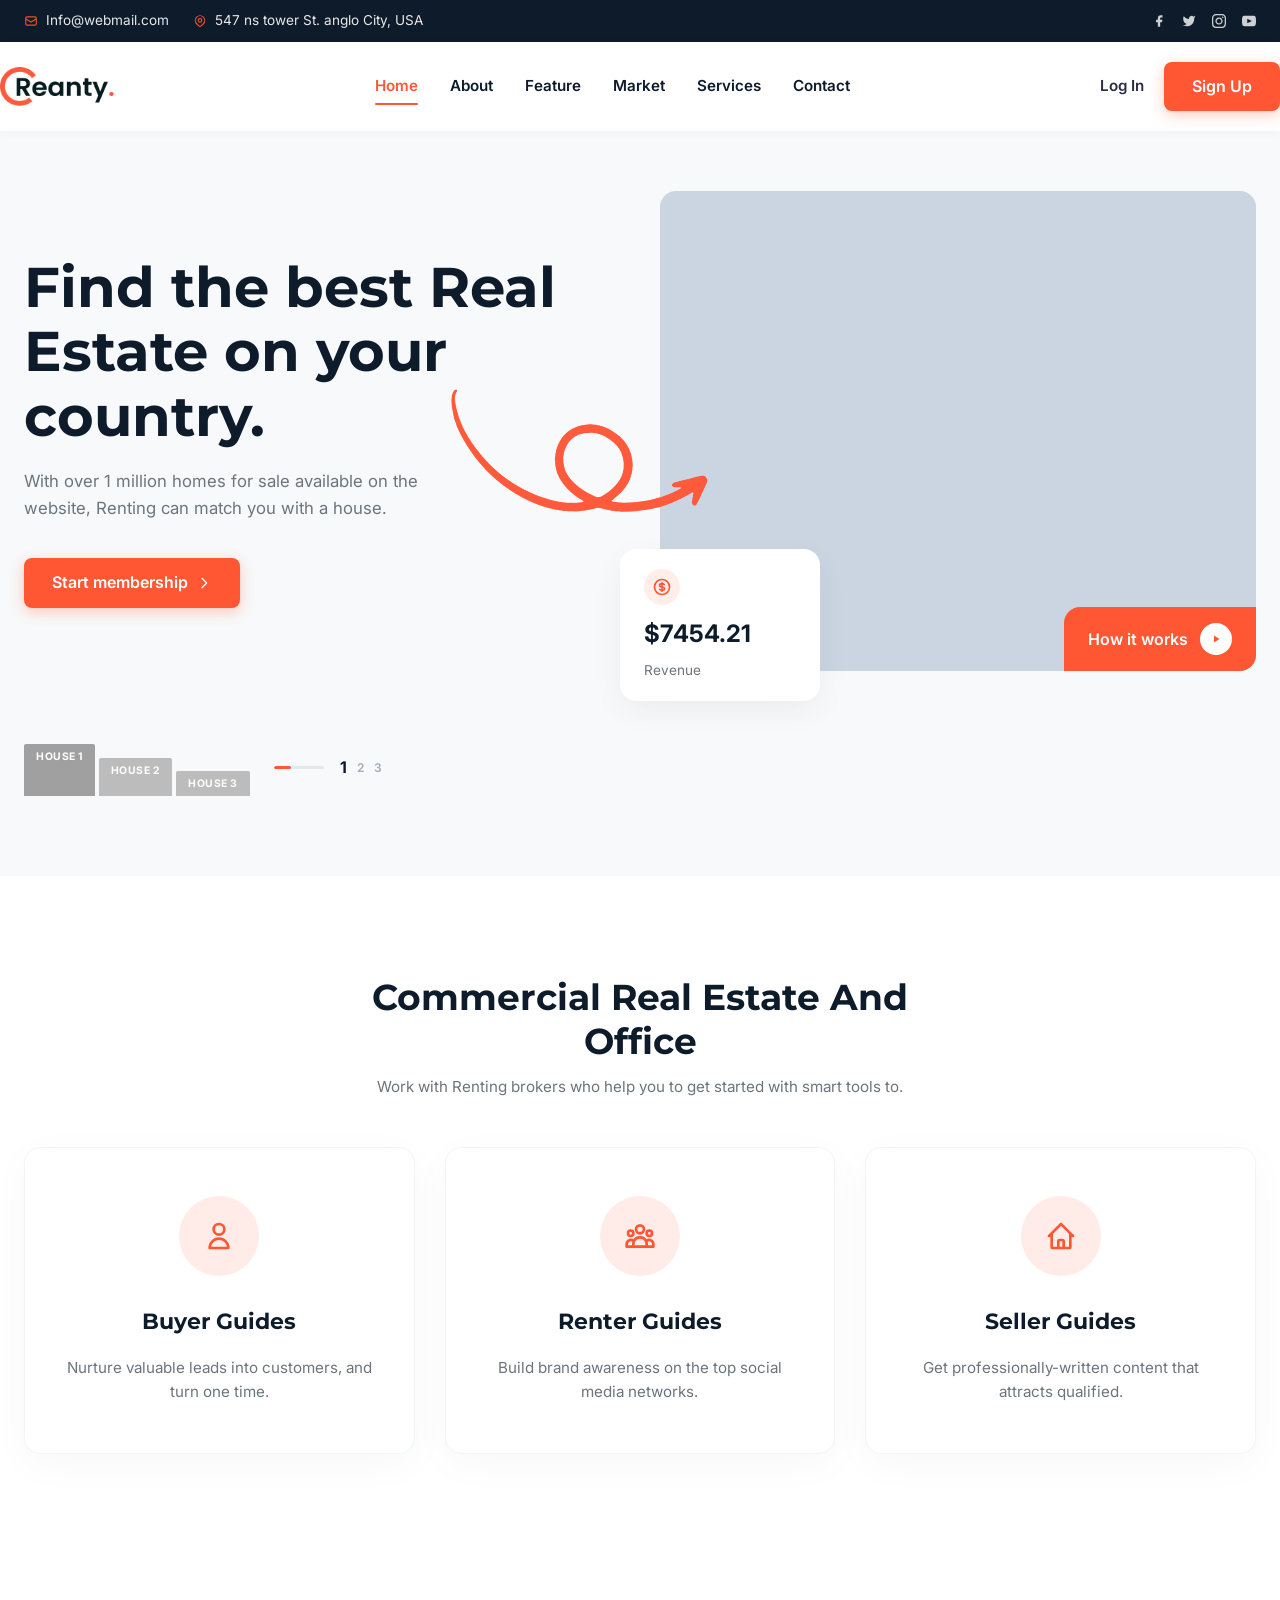
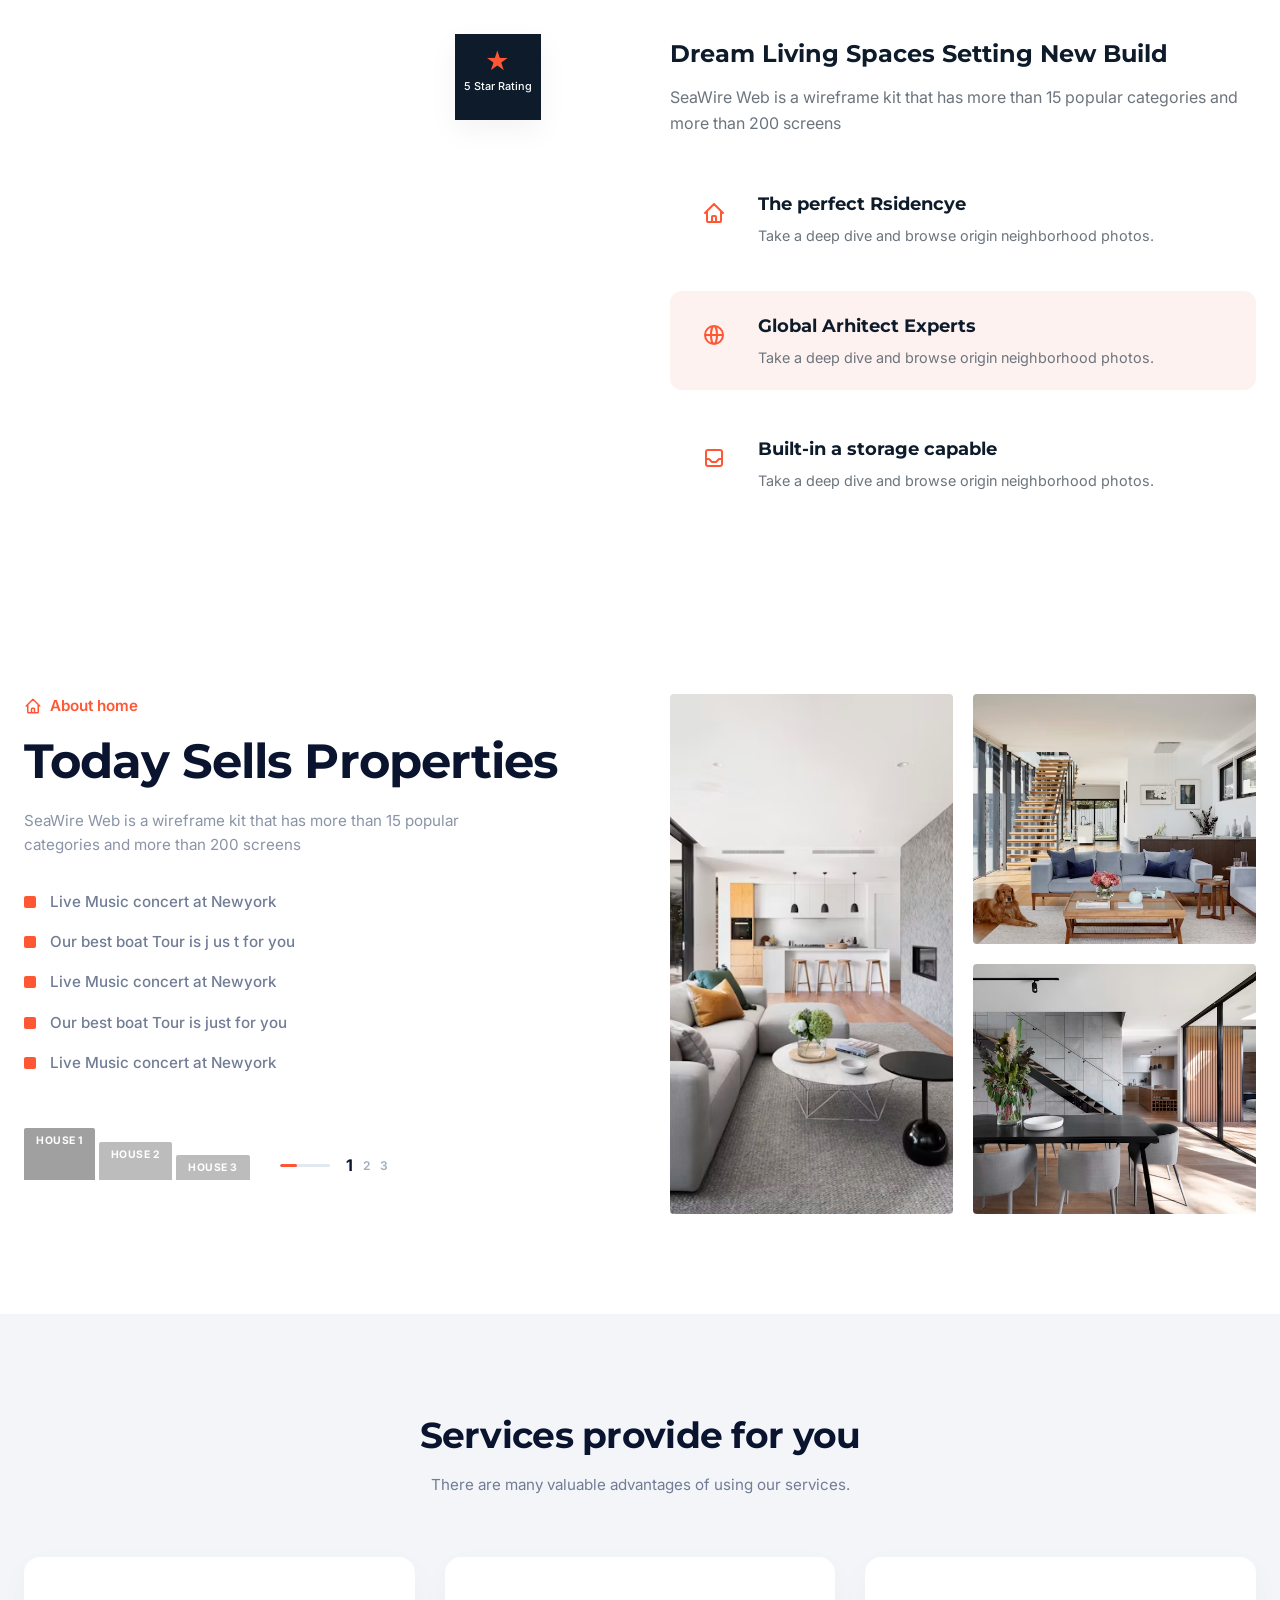
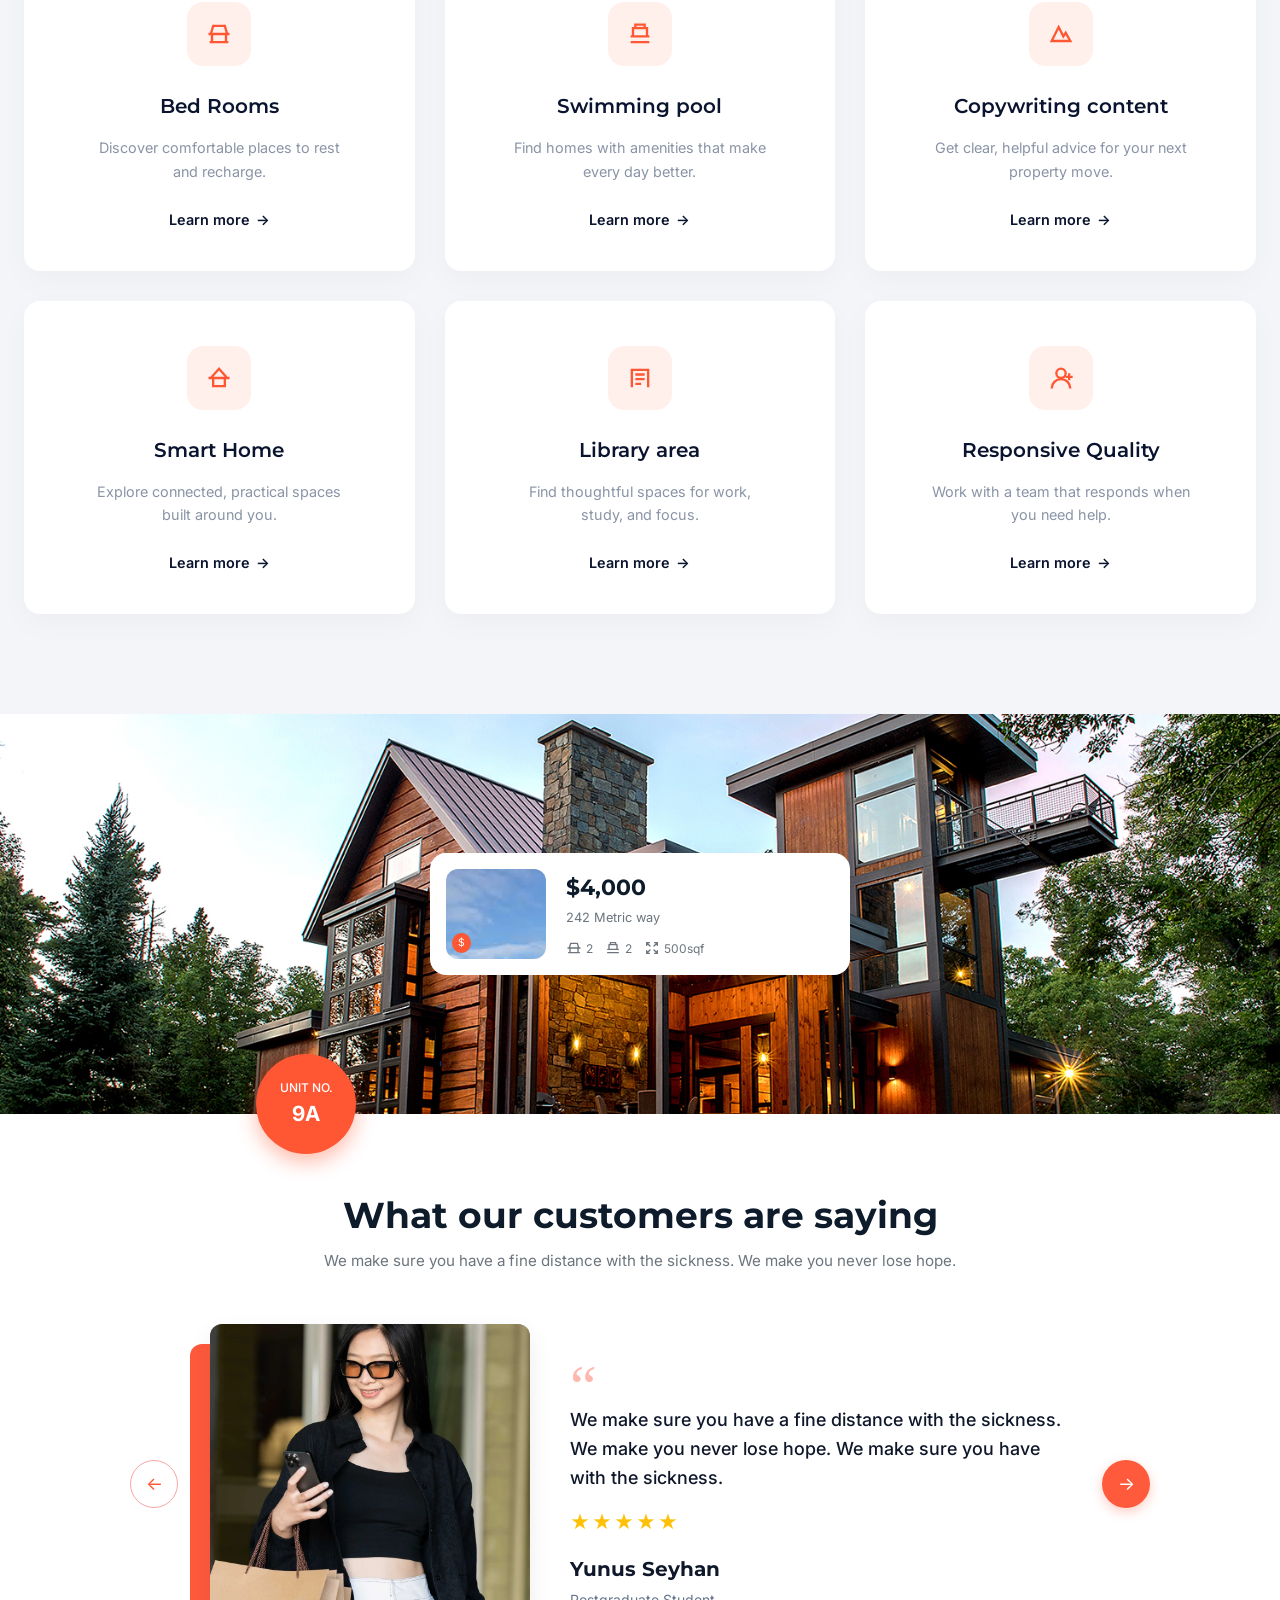
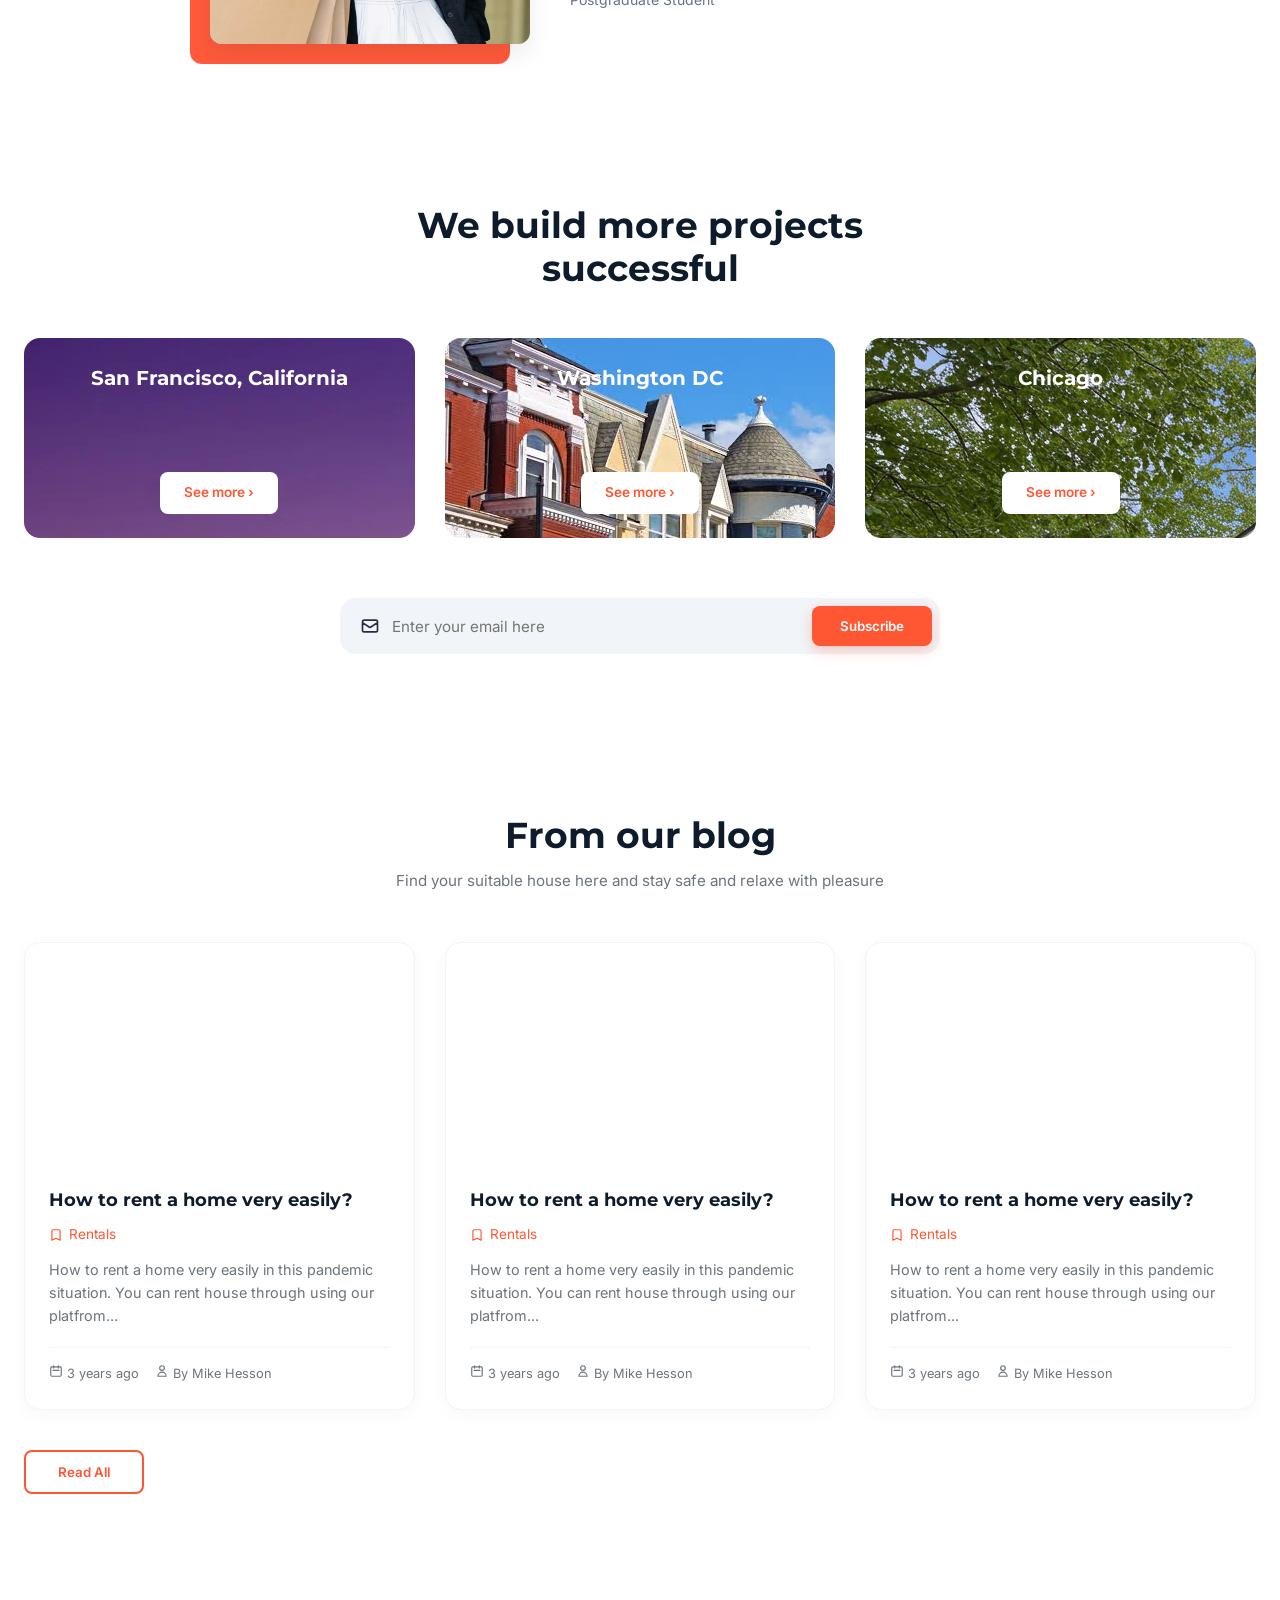
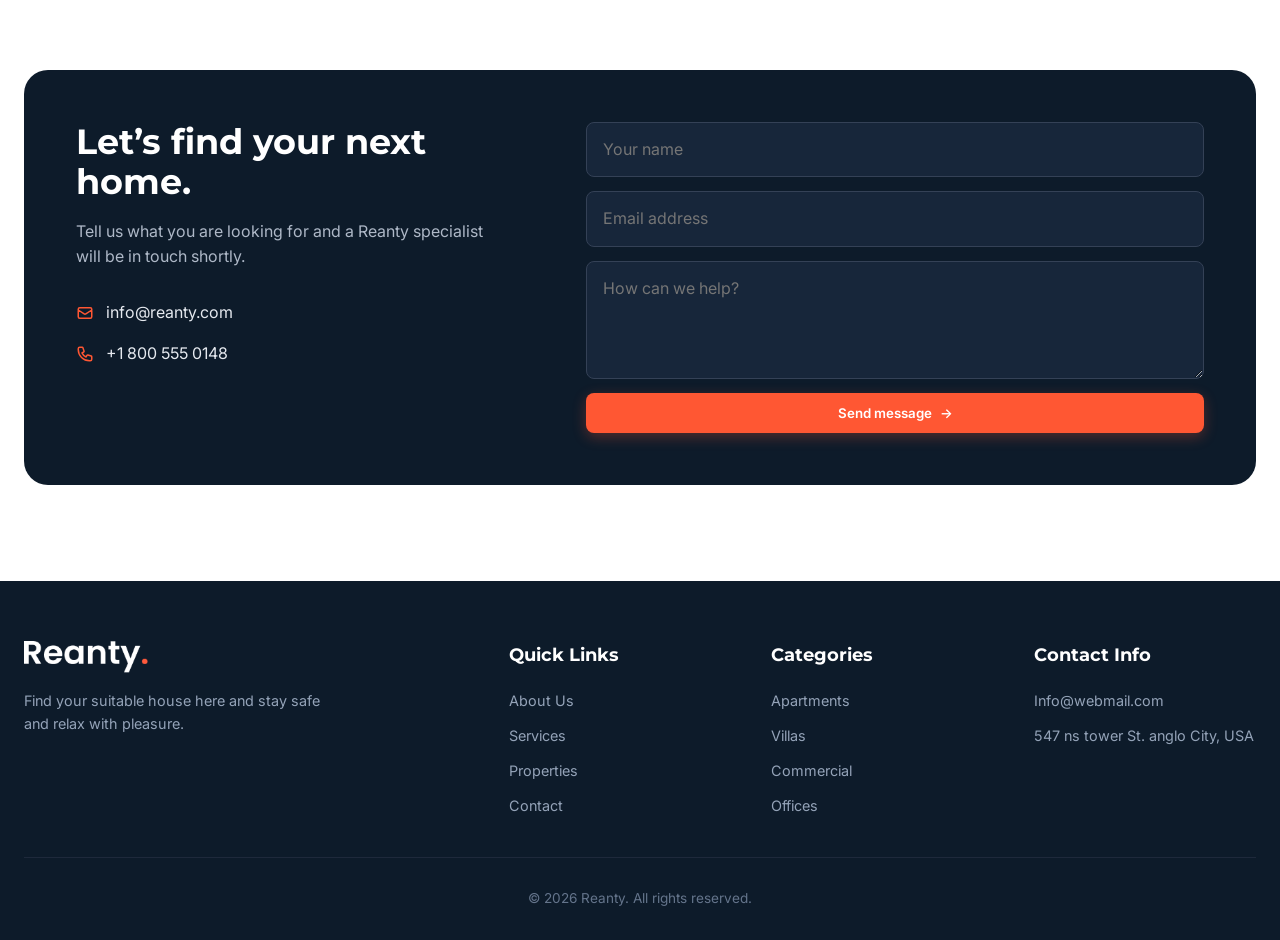
==== reanty_landing_page.html @ bafe75c1 "Redesign landing page sections and responsiveness Revamps the real-estate landing page UI with new v" ====
<!DOCTYPE html>
<html lang="en">
<head>
    <meta charset="UTF-8">
    <meta name="viewport" content="width=device-width, initial-scale=1.0">
    <title>Reanty - Find the Best Real Estate</title>
    <!-- Google Fonts: Montserrat & Inter -->
    <link rel="preconnect" href="https://fonts.googleapis.com">
    <link rel="preconnect" href="https://fonts.gstatic.com" crossorigin>
    <link href="https://fonts.googleapis.com/css2?family=Montserrat:wght@400;500;600;700;800&family=Inter:wght@300;400;500;600&display=swap" rel="stylesheet">
    <link rel="stylesheet" href="css/style.css">
</head>
<body>

    <aside class="top-bar site-topbar" aria-label="Contact information">
        <div class="container site-topbar__container">
            <div class="top-info site-topbar__info">
                <div class="top-info-item site-topbar__item">
                    <svg width="14" height="14" fill="none" stroke="currentColor" viewBox="0 0 24 24"><path stroke-linecap="round" stroke-linejoin="round" stroke-width="2" d="M3 8l7.89 5.26a2 2 0 002.22 0L21 8M5 19h14a2 2 0 002-2V7a2 2 0 00-2-2H5a2 2 0 00-2 2v10a2 2 0 002 2z"/></svg>
                    Info@webmail.com
                </div>
                <div class="top-info-item site-topbar__item">
                    <svg width="14" height="14" fill="none" stroke="currentColor" viewBox="0 0 24 24"><path stroke-linecap="round" stroke-linejoin="round" stroke-width="2" d="M17.657 16.657L13.414 20.9a1.998 1.998 0 01-2.827 0l-4.244-4.243a8 8 0 1111.314 0z"/><path stroke-linecap="round" stroke-linejoin="round" stroke-width="2" d="M15 11a3 3 0 11-6 0 3 3 0 016 0z"/></svg>
                    547 ns tower St. anglo City, USA
                </div>
            </div>
            <div class="top-socials site-topbar__socials" aria-label="Social media links">
                <a href="#"><svg width="14" height="14" fill="currentColor" viewBox="0 0 24 24"><path d="M18 2h-3a5 5 0 00-5 5v3H7v4h3v8h4v-8h3l1-4h-4V7a1 1 0 011-1h3z"/></svg></a>
                <a href="#"><svg width="14" height="14" fill="currentColor" viewBox="0 0 24 24"><path d="M23 3a10.9 10.9 0 01-3.14 1.53 4.48 4.48 0 00-7.86 3v1A10.66 10.66 0 013 4s-4 9 5 13a11.64 11.64 0 01-7 2c9 5 20 0 20-11.5a4.5 4.5 0 00-.08-.83A7.72 7.72 0 0023 3z"/></svg></a>
                <a href="#"><svg width="14" height="14" fill="currentColor" viewBox="0 0 24 24"><path d="M12 2.163c3.204 0 3.584.012 4.85.07 3.252.148 4.771 1.691 4.919 4.919.058 1.265.069 1.645.069 4.849 0 3.205-.012 3.584-.069 4.849-.149 3.225-1.664 4.771-4.919 4.919-1.266.058-1.644.07-4.85.07-3.204 0-3.584-.012-4.849-.07-3.26-.149-4.771-1.699-4.919-4.92-.058-1.265-.07-1.644-.07-4.849 0-3.204.013-3.583.07-4.849.149-3.227 1.664-4.771 4.919-4.919 1.266-.057 1.645-.069 4.849-.069zm0-2.163c-3.259 0-3.667.014-4.947.072-4.358.2-6.78 2.618-6.98 6.98-.059 1.281-.073 1.689-.073 4.948 0 3.259.014 3.668.072 4.948.2 4.358 2.618 6.78 6.98 6.98 1.281.058 1.689.072 4.948.072 3.259 0 3.668-.014 4.948-.072 4.354-.2 6.782-2.618 6.979-6.98.059-1.28.073-1.689.073-4.948 0-3.259-.014-3.667-.072-4.947-.196-4.354-2.617-6.78-6.979-6.98-1.281-.059-1.69-.073-4.949-.073zm0 5.838c-3.403 0-6.162 2.759-6.162 6.162s2.759 6.163 6.162 6.163 6.162-2.759 6.162-6.163c0-3.403-2.759-6.162-6.162-6.162zm0 10.162c-2.209 0-4-1.79-4-4 0-2.209 1.791-4 4-4s4 1.791 4 4c0 2.21-1.791 4-4 4zm6.406-11.845c-.796 0-1.441.645-1.441 1.44s.645 1.44 1.441 1.44c.795 0 1.439-.645 1.439-1.44s-.644-1.44-1.439-1.44z"/></svg></a>
                <a href="#"><svg width="14" height="14" fill="currentColor" viewBox="0 0 24 24"><path d="M19.615 3.184c-3.604-.246-11.631-.245-15.23 0-3.897.266-4.356 2.62-4.385 8.816.029 6.185.484 8.549 4.385 8.816 3.6.245 11.626.246 15.23 0 3.897-.266 4.356-2.62 4.385-8.816-.029-6.185-.484-8.549-4.385-8.816zm-10.615 12.816v-8l8 3.993-8 4.007z"/></svg></a>
            </div>
        </div>
    </aside>

    <header class="site-header">
        <div class="container navbar site-header__inner">
            <a href="#" class="logo site-header__logo" aria-label="Reanty home">
                <img src="assets/images/reanty-logo.png" alt="Reanty">
            </a>
            <nav class="nav-links site-header__navigation" aria-label="Primary navigation">
                <a href="#" class="active">Home</a>
                <a href="#">About</a>
                <a href="#">Feature</a>
                <a href="#">Market</a>
                <a href="#">Services</a>
                <a href="#">Contact</a>
            </nav>
            <div class="nav-actions site-header__actions">
                <a href="#" class="btn-login">Log In</a>
                <a href="#" class="btn-primary">Sign Up</a>
            </div>
            <button class="mobile-toggle site-header__toggle" type="button" aria-label="Open navigation">
                <svg width="24" height="24" fill="none" stroke="currentColor" viewBox="0 0 24 24"><path stroke-linecap="round" stroke-linejoin="round" stroke-width="2" d="M4 6h16M4 12h16M4 18h16"/></svg>
            </button>
        </div>
    </header>

    <main>
    <!-- Find the best Real Estate on your country -->
    <section class="hero hero-section" aria-labelledby="hero-title">
        <div class="container">
            <div class="hero-grid hero-section__layout">
                <div class="hero-content hero-section__content">
                    <h1 id="hero-title">Find the best Real Estate on your country.</h1>
                    <p>With over 1 million homes for sale available on the website, Renting can match you with a house.</p>
                    <a href="#" class="btn-primary">
                        Start membership
                        <svg width="16" height="16" fill="none" stroke="currentColor" viewBox="0 0 24 24"><path stroke-linecap="round" stroke-linejoin="round" stroke-width="2" d="M9 5l7 7-7 7"/></svg>
                    </a>
                </div>
                <img class="hero-curve-arrow" src="assets/images/hero-curve-arrow.png" alt="" aria-hidden="true">
                <div class="hero-visual hero-section__visual" aria-label="Featured property preview">
                    <div class="hero-img-placeholder">
                    </div>

                    <!-- Revenue Floating Card -->
                    <aside class="revenue-card hero-section__revenue" aria-label="Revenue">
                        <div class="revenue-icon">
                            <svg width="20" height="20" fill="none" stroke="currentColor" viewBox="0 0 24 24"><path stroke-linecap="round" stroke-linejoin="round" stroke-width="2" d="M12 8c-1.657 0-3 .895-3 2s1.343 2 3 2 3 .895 3 2-1.343 2-3 2m0-8c1.11 0 2.08.402 2.599 1M12 8V7m0 1v8m0 0v1m0-1c-1.11 0-2.08-.402-2.599-1M21 12a9 9 0 11-18 0 9 9 0 0118 0z"/></svg>
                        </div>
                        <div class="revenue-amount">$7454.21</div>
                        <div class="revenue-label">Revenue</div>
                    </aside>

                    <a href="#contact" class="how-it-works-btn hero-section__video">
                        <span>How it works</span>
                        <div class="play-btn">
                            <svg width="12" height="12" fill="currentColor" viewBox="0 0 24 24"><path d="M8 5v14l11-7z"/></svg>
                        </div>
                    </a>
                </div>
            </div>
            <!-- Hero Slider Controls -->
            <div class="hero-slider-nav hero-section__controls" aria-label="Featured house selector">
                <div class="house-slider-wrapper">
                    <div class="house-steps hero-house-steps">
                        <button type="button" class="house-step active" data-slide="0">HOUSE 1</button>
                        <button type="button" class="house-step" data-slide="1">HOUSE 2</button>
                        <button type="button" class="house-step" data-slide="2">HOUSE 3</button>
                    </div>
                    <div class="slider-progress-nav">
                        <div class="progress-bar" id="heroProgressBar">
                            <div class="progress-fill" id="heroProgressFill"></div>
                        </div>
                        <div class="step-indicators hero-step-indicators">
                            <span class="num active" data-slide="0">1</span>
                            <span class="num" data-slide="1">2</span>
                            <span class="num" data-slide="2">3</span>
                        </div>
                    </div>
                </div>
            </div>
        </div>
    </section>
    
    <!-- Commercial Real Estate And Office -->
    <section class="guides-section guides" aria-labelledby="guides-title">
        <div class="container">
            <div class="section-title">
                <h2 id="guides-title">Commercial Real Estate And Office</h2>
                <p>Work with Renting brokers who help you to get started with smart tools to.</p>
            </div>
            <div class="guides-grid guides__list">
                <article class="guide-card guides__card">
                    <div class="guide-icon-box">
                        <svg width="32" height="32" fill="none" stroke="currentColor" viewBox="0 0 24 24"><path stroke-linecap="round" stroke-linejoin="round" stroke-width="2" d="M16 7a4 4 0 11-8 0 4 4 0 018 0zM12 14a7 7 0 00-7 7h14a7 7 0 00-7-7z"/></svg>
                    </div>
                    <h3>Buyer Guides</h3>
                    <p>Nurture valuable leads into customers, and turn one time.</p>
                </article>
                <article class="guide-card guides__card">
                    <div class="guide-icon-box">
                        <svg width="32" height="32" fill="none" stroke="currentColor" viewBox="0 0 24 24"><path stroke-linecap="round" stroke-linejoin="round" stroke-width="2" d="M17 20h5v-2a3 3 0 00-5.356-1.857M17 20H7m10 0v-2c0-.656-.126-1.283-.356-1.857M7 20H2v-2a3 3 0 015.356-1.857M7 20v-2c0-.656.126-1.283.356-1.857m0 0a5.002 5.002 0 019.288 0M15 7a3 3 0 11-6 0 3 3 0 016 0zm6 3a2 2 0 11-4 0 2 2 0 014 0zM7 10a2 2 0 11-4 0 2 2 0 014 0z"/></svg>
                    </div>
                    <h3>Renter Guides</h3>
                    <p>Build brand awareness on the top social media networks.</p>
                </article>
                <article class="guide-card guides__card">
                    <div class="guide-icon-box">
                        <svg width="32" height="32" fill="none" stroke="currentColor" viewBox="0 0 24 24"><path stroke-linecap="round" stroke-linejoin="round" stroke-width="2" d="M3 12l2-2m0 0l7-7 7 7M5 10v10a1 1 0 001 1h3m10-11l2 2m-2-2v10a1 1 0 01-1 1h-3m-6 0a1 1 0 001-1v-4a1 1 0 011-1h2a1 1 0 011 1v4a1 1 0 001 1m-6 0h6"/></svg>
                    </div>
                    <h3>Seller Guides</h3>
                    <p>Get professionally-written content that attracts qualified.</p>
                </article>
            </div>
        </div>
    </section>

    <!-- Dream living Spaces setting New Build -->
    <section class="dream-spaces dream-section" aria-labelledby="dream-title">
        <div class="container">
            <div class="dream-grid dream-section__layout">
                <div class="dream-images dream-section__media">
                    <div class="dream-img-main"></div>
                    <div class="rating-badge">
                        <div class="rating-stars">★</div>
                        <div class="rating-text">5 Star Rating</div>
                    </div>
                </div>
                <div class="dream-content dream-section__content">
                    <h2 id="dream-title">Dream Living Spaces Setting New Build</h2>
                    <p style="color: var(--text-muted); margin-top: 12px;">SeaWire Web is a wireframe kit that has more than 15 popular categories and more than 200 screens</p>
                    
                    <div class="dream-features dream-section__features">
                        <article class="feature-item dream-section__feature">
                            <div class="feature-icon">
                                <svg width="24" height="24" fill="none" stroke="currentColor" viewBox="0 0 24 24"><path stroke-linecap="round" stroke-linejoin="round" stroke-width="2" d="M3 12l2-2m0 0l7-7 7 7M5 10v10a1 1 0 001 1h3m10-11l2 2m-2-2v10a1 1 0 01-1 1h-3m-6 0a1 1 0 001-1v-4a1 1 0 011-1h2a1 1 0 011 1v4a1 1 0 001 1m-6 0h6"/></svg>
                            </div>
                            <div class="feature-text">
                                <h4>The perfect Rsidencye</h4>
                                <p>Take a deep dive and browse origin neighborhood photos.</p>
                            </div>
                        </article>

                        <article class="feature-item active dream-section__feature dream-section__feature--active">
                            <div class="feature-icon">
                                <svg width="24" height="24" fill="none" stroke="currentColor" viewBox="0 0 24 24"><path stroke-linecap="round" stroke-linejoin="round" stroke-width="2" d="M21 12a9 9 0 01-9 9m9-9a9 9 0 00-9-9m9 9H3m9 9a9 9 0 01-9-9m9 9c1.657 0 3-4.03 3-9s-1.343-9-3-9m0 18c-1.657 0-3-4.03-3-9s1.343-9 3-9m-9 9a9 9 0 019-9"/></svg>
                            </div>
                            <div class="feature-text">
                                <h4>Global Arhitect Experts</h4>
                                <p>Take a deep dive and browse origin neighborhood photos.</p>
                            </div>
                        </article>

                        <article class="feature-item dream-section__feature">
                            <div class="feature-icon">
                                <svg width="24" height="24" fill="none" stroke="currentColor" viewBox="0 0 24 24"><path stroke-linecap="round" stroke-linejoin="round" stroke-width="2" d="M20 13V6a2 2 0 00-2-2H6a2 2 0 00-2 2v7m16 0v5a2 2 0 01-2 2H6a2 2 0 01-2-2v-5m16 0h-2.586a1 1 0 00-.707.293l-2.414 2.414a1 1 0 01-.707.293h-3.172a1 1 0 01-.707-.293l-2.414-2.414A1 1 0 006.586 13H4"/></svg>
                            </div>
                            <div class="feature-text">
                                <h4>Built-in a storage capable</h4>
                                <p>Take a deep dive and browse origin neighborhood photos.</p>
                            </div>
                        </article>
                    </div>
                </div>
            </div>
        </div>
    </section>

    <!-- Today sells properties -->
    <section class="properties-section properties" id="properties" aria-labelledby="properties-title">
        <div class="container">
            <div class="today-sells-grid properties__intro">
                <div class="today-info">
                    <div class="about-tag">
                        <svg width="18" height="18" fill="none" stroke="currentColor" viewBox="0 0 24 24"><path stroke-linecap="round" stroke-linejoin="round" stroke-width="2" d="M3 12l2-2m0 0l7-7 7 7M5 10v10a1 1 0 001 1h3m10-11l2 2m-2-2v10a1 1 0 01-1 1h-3m-6 0a1 1 0 001-1v-4a1 1 0 011-1h2a1 1 0 011 1v4a1 1 0 001 1m-6 0h6"/></svg>
                        About home
                    </div>
                    <h2 id="properties-title">Today Sells Properties</h2>
                    <p class="description">SeaWire Web is a wireframe kit that has more than 15 popular categories and more than 200 screens</p>
                    
                    <ul class="bullet-list">
                        <li><span class="square-bullet"></span> Live Music concert at Newyork</li>
                        <li><span class="square-bullet"></span> Our best boat Tour is j us t for you</li>
                        <li><span class="square-bullet"></span> Live Music concert at Newyork</li>
                        <li><span class="square-bullet"></span> Our best boat Tour is just for you</li>
                        <li><span class="square-bullet"></span> Live Music concert at Newyork</li>
                    </ul>

                    <!-- Bottom Left Step Navigation & Progress Slider -->
                    <div class="house-slider-wrapper">
                        <div class="house-steps">
                            <button type="button" class="house-step active" data-house="1">HOUSE 1</button>
                            <button type="button" class="house-step" data-house="2">HOUSE 2</button>
                            <button type="button" class="house-step" data-house="3">HOUSE 3</button>
                        </div>
                        <div class="slider-progress-nav">
                            <div class="progress-bar" id="progressBar">
                                <div class="progress-fill" id="progressFill"></div>
                            </div>
                            <div class="step-indicators">
                                <span class="num active" data-house="1">1</span>
                                <span class="num" data-house="2">2</span>
                                <span class="num" data-house="3">3</span>
                            </div>
                        </div>
                    </div>
                </div>

                <div class="today-media" aria-label="Today sells property gallery">
                    <div id="imgTall" class="today-img-box today-img-box--tall"></div>
                    <div id="imgTop" class="today-img-box today-img-box--top"></div>
                    <div id="imgBottom" class="today-img-box today-img-box--bottom"></div>
                </div>
            </div>
        </div>
    </section>

    <!-- Services provide for you -->
    <section class="services-section" id="services" aria-labelledby="services-title">
        <div class="container">
            <div class="section-title">
                <h2 id="services-title">Services provide for you</h2>
                <p>There are many valuable advantages of using our services.</p>
            </div>
            <div class="services-grid">
                <article class="service-card">
                    <div class="service-icon"><svg width="25" height="25" fill="none" stroke="currentColor" viewBox="0 0 24 24"><path stroke-width="2" d="M3 12h18M5 12l2-7h10l2 7M6 12v7m12-7v7M4 19h16"/></svg></div>
                    <h3>Bed Rooms</h3>
                    <p>Discover comfortable places to rest and recharge.</p>
                    <a href="#properties">Learn more <span aria-hidden="true">→</span></a>
                </article>
                <article class="service-card">
                    <div class="service-icon"><svg width="25" height="25" fill="none" stroke="currentColor" viewBox="0 0 24 24"><path stroke-width="2" d="M4 14h16M6 14V7h12v7M8 7V4h8v3M4 19h16"/></svg></div>
                    <h3>Swimming pool</h3>
                    <p>Find homes with amenities that make every day better.</p>
                    <a href="#properties">Learn more <span aria-hidden="true">→</span></a>
                </article>
                <article class="service-card">
                    <div class="service-icon"><svg width="25" height="25" fill="none" stroke="currentColor" viewBox="0 0 24 24"><path stroke-width="2" d="m4 18 6-12 4 8 2-3 4 7H4Z"/></svg></div>
                    <h3>Copywriting content</h3>
                    <p>Get clear, helpful advice for your next property move.</p>
                    <a href="#properties">Learn more <span aria-hidden="true">→</span></a>
                </article>
                <article class="service-card">
                    <div class="service-icon"><svg width="25" height="25" fill="none" stroke="currentColor" viewBox="0 0 24 24"><path stroke-width="2" d="M3 12h18M5 12l7-8 7 8M7 12v7h10v-7"/></svg></div>
                    <h3>Smart Home</h3>
                    <p>Explore connected, practical spaces built around you.</p>
                    <a href="#properties">Learn more <span aria-hidden="true">→</span></a>
                </article>
                <article class="service-card">
                    <div class="service-icon"><svg width="25" height="25" fill="none" stroke="currentColor" viewBox="0 0 24 24"><path stroke-width="2" d="M5 20V5h14v15M8 9h8M8 13h8M8 17h5"/></svg></div>
                    <h3>Library area</h3>
                    <p>Find thoughtful spaces for work, study, and focus.</p>
                    <a href="#properties">Learn more <span aria-hidden="true">→</span></a>
                </article>
                <article class="service-card">
                    <div class="service-icon"><svg width="25" height="25" fill="none" stroke="currentColor" viewBox="0 0 24 24"><path stroke-width="2" d="M12 12a4 4 0 1 0 0-8 4 4 0 0 0 0 8ZM4 21a8 8 0 0 1 16 0M19 8v6m-3-3h6"/></svg></div>
                    <h3>Responsive Quality</h3>
                    <p>Work with a team that responds when you need help.</p>
                    <a href="#contact">Learn more <span aria-hidden="true">→</span></a>
                </article>
            </div>
        </div>
    </section>

    <!-- Highlight property -->
    <section class="highlight-banner feature-highlight" aria-label="Featured rental unit" style="background-image: url('assets/images/highlight.jpg'); background-size: cover; background-position: center;">
        <article class="unit-card-floating feature-highlight__card">
            <div class="unit-thumb">
                <img src="assets/images/unit-thumb-mini.jpg" style="background-size: cover; background-position: center;" alt="Thumbnail unit 9A" class="unit-thumb__img">
                <div class="unit-thumb-badge">$</div>
            </div>
            <div class="unit-info">
                <h3>$4,000</h3>
                <div class="unit-address">242 Metric way</div>
                <div class="unit-specs">
                    <div class="unit-spec-item">
                        <svg width="16" height="16" fill="none" stroke="currentColor" viewBox="0 0 24 24"><path stroke-linecap="round" stroke-linejoin="round" stroke-width="2" d="M3 12h18M5 12l2-7h10l2 7M6 12v7m12-7v7M4 19h16"/></svg>
                        2
                    </div>
                    <div class="unit-spec-item">
                        <svg width="16" height="16" fill="none" stroke="currentColor" viewBox="0 0 24 24"><path stroke-linecap="round" stroke-linejoin="round" stroke-width="2" d="M4 14h16M6 14V7h12v7M8 7V4h8v3M4 19h16"/></svg>
                        2
                    </div>
                    <div class="unit-spec-item">
                        <svg width="16" height="16" fill="none" stroke="currentColor" viewBox="0 0 24 24"><path stroke-linecap="round" stroke-linejoin="round" stroke-width="2" d="M4 8V4m0 0h4M4 4l5 5m11-1V4m0 0h-4m4 0l-5 5M4 16v4m0 0h4m-4 0l5-5m11 5v-4m0 4h-4m4 0l-5-5"/></svg>
                        500sqf
                    </div>
                </div>
            </div>
        </article>
        <div class="unit-badge-circle feature-highlight__badge">
            <span>UNIT NO.</span>
            <strong>9A</strong>
        </div>
    </section>

    <!-- What our customers are saying -->
    <section class="testimonials testimonials-section" aria-labelledby="testimonials-title">
        <div class="container">
            <div class="section-title">
                <h2 id="testimonials-title">What our customers are saying</h2>
                <p>We make sure you have a fine distance with the sickness. We make you never lose hope.</p>
            </div>

            <div class="testimonial-wrapper testimonials-section__content">
                <button class="nav-arrow prev testimonials-section__arrow testimonials-section__arrow--previous" type="button" aria-label="Previous testimonial">←</button>
                <div class="testimonial-img-box">
                    <div class="testimonial-bg-block"></div>
                    <div class="testimonial-img">
                        <img src="assets/images/customer-yunus.jpg" alt="Yunus Seyhan" class="testimonial-img__pic">
                    </div>
                </div>
                <div class="testimonial-content">
                    <div class="quote-icon">“</div>
                    <p class="testimonial-text">We make sure you have a fine distance with the sickness. We make you never lose hope. We make sure you have with the sickness.</p>
                    <div class="stars">★★★★★</div>
                    <h3 class="author-name">Yunus Seyhan</h3>
                    <div class="author-role">Postgraduate Student</div>
                </div>
                <button class="nav-arrow next testimonials-section__arrow testimonials-section__arrow--next" type="button" aria-label="Next testimonial">→</button>
            </div>
        </div>
    </section>

    <!-- We build more projects successful -->
    <section class="projects-section projects" aria-labelledby="projects-title">
        <div class="container">
            <div class="section-title">
                <h2 id="projects-title">We build more projects successful</h2>
            </div>
            <div class="projects-grid projects__list">
                <article class="project-card projects__card" style="background-image: url('assets/images/project-sf.jpg');">
                    <h3>San Francisco, California</h3>
                    <a href="#" class="btn-see-more">See more ›</a>
                </article>
                <article class="project-card projects__card" style="background-image: url('assets/images/project-dc.jpg');">
                    <h3>Washington DC</h3>
                    <a href="#" class="btn-see-more">See more ›</a>
                </article>
                <article class="project-card projects__card" style="background-image: url('assets/images/project-chicago.jpg');">
                    <h3>Chicago</h3>
                    <a href="#" class="btn-see-more">See more ›</a>
                </article>
            </div>

            <form class="newsletter-box projects__newsletter">
                <svg width="20" height="20" fill="none" stroke="currentColor" viewBox="0 0 24 24"><path stroke-linecap="round" stroke-linejoin="round" stroke-width="2" d="M3 8l7.89 5.26a2 2 0 002.22 0L21 8M5 19h14a2 2 0 002-2V7a2 2 0 00-2-2H5a2 2 0 00-2 2v10a2 2 0 002 2z"/></svg>
                <input type="email" class="newsletter-input" placeholder="Enter your email here" aria-label="Email address">
                <button class="btn-primary" type="submit">Subscribe</button>
            </form>
        </div>
    </section>

    <!-- From our blog -->
    <section class="blog-section blog" aria-labelledby="blog-title">
        <div class="container">
            <div class="section-title">
                <h2 id="blog-title">From our blog</h2>
                <p>Find your suitable house here and stay safe and relaxe with pleasure</p>
            </div>

            <div class="blog-grid blog__list">
                <article class="blog-card blog__card">
                    <div class="blog-img"></div>
                    <div class="blog-content">
                        <h3 class="blog-title">How to rent a home very easily?</h3>
                        <div class="blog-category">
                            <svg width="14" height="14" fill="none" stroke="currentColor" viewBox="0 0 24 24"><path stroke-linecap="round" stroke-linejoin="round" stroke-width="2" d="M5 5a2 2 0 012-2h10a2 2 0 012 2v16l-7-3.5L5 21V5z"/></svg>
                            Rentals
                        </div>
                        <p class="blog-excerpt">How to rent a home very easily in this pandemic situation. You can rent house through using our platfrom...</p>
                        <div class="blog-meta">
                            <span>
                                <svg width="14" height="14" fill="none" stroke="currentColor" viewBox="0 0 24 24"><path stroke-linecap="round" stroke-linejoin="round" stroke-width="2" d="M8 7V3m8 4V3m-9 8h10M5 21h14a2 2 0 002-2V7a2 2 0 00-2-2H5a2 2 0 00-2 2v12a2 2 0 002 2z"/></svg>
                                3 years ago
                            </span>
                            <span>
                                <svg width="14" height="14" fill="none" stroke="currentColor" viewBox="0 0 24 24"><path stroke-linecap="round" stroke-linejoin="round" stroke-width="2" d="M16 7a4 4 0 11-8 0 4 4 0 018 0zM12 14a7 7 0 00-7 7h14a7 7 0 00-7-7z"/></svg>
                                By Mike Hesson
                            </span>
                        </div>
                    </div>
                </article>

                <article class="blog-card blog__card">
                    <div class="blog-img"></div>
                    <div class="blog-content">
                        <h3 class="blog-title">How to rent a home very easily?</h3>
                        <div class="blog-category">
                            <svg width="14" height="14" fill="none" stroke="currentColor" viewBox="0 0 24 24"><path stroke-linecap="round" stroke-linejoin="round" stroke-width="2" d="M5 5a2 2 0 012-2h10a2 2 0 012 2v16l-7-3.5L5 21V5z"/></svg>
                            Rentals
                        </div>
                        <p class="blog-excerpt">How to rent a home very easily in this pandemic situation. You can rent house through using our platfrom...</p>
                        <div class="blog-meta">
                            <span>
                                <svg width="14" height="14" fill="none" stroke="currentColor" viewBox="0 0 24 24"><path stroke-linecap="round" stroke-linejoin="round" stroke-width="2" d="M8 7V3m8 4V3m-9 8h10M5 21h14a2 2 0 002-2V7a2 2 0 00-2-2H5a2 2 0 00-2 2v12a2 2 0 002 2z"/></svg>
                                3 years ago
                            </span>
                            <span>
                                <svg width="14" height="14" fill="none" stroke="currentColor" viewBox="0 0 24 24"><path stroke-linecap="round" stroke-linejoin="round" stroke-width="2" d="M16 7a4 4 0 11-8 0 4 4 0 018 0zM12 14a7 7 0 00-7 7h14a7 7 0 00-7-7z"/></svg>
                                By Mike Hesson
                            </span>
                        </div>
                    </div>
                </article>

                <article class="blog-card blog__card">
                    <div class="blog-img"></div>
                    <div class="blog-content">
                        <h3 class="blog-title">How to rent a home very easily?</h3>
                        <div class="blog-category">
                            <svg width="14" height="14" fill="none" stroke="currentColor" viewBox="0 0 24 24"><path stroke-linecap="round" stroke-linejoin="round" stroke-width="2" d="M5 5a2 2 0 012-2h10a2 2 0 012 2v16l-7-3.5L5 21V5z"/></svg>
                            Rentals
                        </div>
                        <p class="blog-excerpt">How to rent a home very easily in this pandemic situation. You can rent house through using our platfrom...</p>
                        <div class="blog-meta">
                            <span>
                                <svg width="14" height="14" fill="none" stroke="currentColor" viewBox="0 0 24 24"><path stroke-linecap="round" stroke-linejoin="round" stroke-width="2" d="M8 7V3m8 4V3m-9 8h10M5 21h14a2 2 0 002-2V7a2 2 0 00-2-2H5a2 2 0 00-2 2v12a2 2 0 002 2z"/></svg>
                                3 years ago
                            </span>
                            <span>
                                <svg width="14" height="14" fill="none" stroke="currentColor" viewBox="0 0 24 24"><path stroke-linecap="round" stroke-linejoin="round" stroke-width="2" d="M16 7a4 4 0 11-8 0 4 4 0 018 0zM12 14a7 7 0 00-7 7h14a7 7 0 00-7-7z"/></svg>
                                By Mike Hesson
                            </span>
                        </div>
                    </div>
                </article>
            </div>

            <div class="explore-more-btn">
                <button class="btn-outline">Read All</button>
            </div>
        </div>
    </section>

    <!-- Let’s find your next home -->
    <section class="contact-section" id="contact" aria-labelledby="contact-title">
        <div class="container">
            <div class="contact-panel">
                <div>
                    <h2 id="contact-title">Let’s find your next home.</h2>
                    <p>Tell us what you are looking for and a Reanty specialist will be in touch shortly.</p>
                    <div class="contact-details">
                        <div class="contact-detail">
                            <svg width="18" height="18" fill="none" stroke="currentColor" viewBox="0 0 24 24"><path stroke-linecap="round" stroke-linejoin="round" stroke-width="2" d="M3 8l7.89 5.26a2 2 0 002.22 0L21 8M5 19h14a2 2 0 002-2V7a2 2 0 00-2-2H5a2 2 0 00-2 2v10a2 2 0 002 2z"/></svg>
                            <span>info@reanty.com</span>
                        </div>
                        <div class="contact-detail">
                            <svg width="18" height="18" fill="none" stroke="currentColor" viewBox="0 0 24 24"><path stroke-linecap="round" stroke-linejoin="round" stroke-width="2" d="M3 5a2 2 0 012-2h3.28a1 1 0 01.948.684l1.498 4.493a1 1 0 01-.502 1.21l-2.257 1.13a11.042 11.042 0 005.516 5.516l1.13-2.257a1 1 0 011.21-.502l4.493 1.498a1 1 0 01.684.949V19a2 2 0 01-2 2h-1C9.716 21 3 14.284 3 6V5z"/></svg>
                            <span>+1 800 555 0148</span>
                        </div>
                    </div>
                </div>
                <form class="contact-form" id="contact-form">
                    <input name="name" required placeholder="Your name" aria-label="Your name">
                    <input name="email" type="email" required placeholder="Email address" aria-label="Email address">
                    <textarea name="message" required placeholder="How can we help?" aria-label="Message"></textarea>
                    <button class="btn-primary" type="submit">Send message <span aria-hidden="true">→</span></button>
                </form>
            </div>
        </div>
    </section>
    </main>

    <footer class="site-footer">
        <div class="container site-footer__container">
            <div class="footer-grid site-footer__grid">
                <div class="footer-about site-footer__about">
                    <a href="#" class="logo site-footer__logo" aria-label="Reanty home">
                        <img src="assets/images/logo-footer.png" alt="Reanty">
                    </a>
                    <p>Find your suitable house here and stay safe and relax with pleasure.</p>
                </div>
                <nav class="footer-col site-footer__column" aria-label="Quick links">
                    <h4>Quick Links</h4>
                    <div class="footer-links site-footer__links">
                        <a href="#">About Us</a>
                        <a href="#">Services</a>
                        <a href="#">Properties</a>
                        <a href="#">Contact</a>
                    </div>
                </nav>
                <nav class="footer-col site-footer__column" aria-label="Property categories">
                    <h4>Categories</h4>
                    <div class="footer-links site-footer__links">
                        <a href="#">Apartments</a>
                        <a href="#">Villas</a>
                        <a href="#">Commercial</a>
                        <a href="#">Offices</a>
                    </div>
                </nav>
                <nav class="footer-col site-footer__column" aria-label="Contact information">
                    <h4>Contact Info</h4>
                    <div class="footer-links site-footer__links">
                        <a href="#">Info@webmail.com</a>
                        <a href="#">547 ns tower St. anglo City, USA</a>
                    </div>
                </nav>
            </div>
            <div class="footer-bottom site-footer__bottom">
                &copy; 2026 Reanty. All rights reserved.
            </div>
        </div>
    </footer>

    <script src="js/main.js"></script>
</body>
</html>
---- css/style.css ----
@import url("base/variables.css");
@import url("base/reset.css");
@import url("components/topbar.css");
@import url("components/navbar.css");
@import url("components/button.css");
@import url("components/card.css");
@import url("components/badge.css");
@import url("sections/hero.css");
@import url("sections/categories.css");
@import url("sections/featured.css");
@import url("sections/blog.css");
@import url("sections/footer.css");
@import url("sections/services.css");
@import url("sections/contact.css");
@import url("sections/testimonials.css");
@import url("responsive.css");
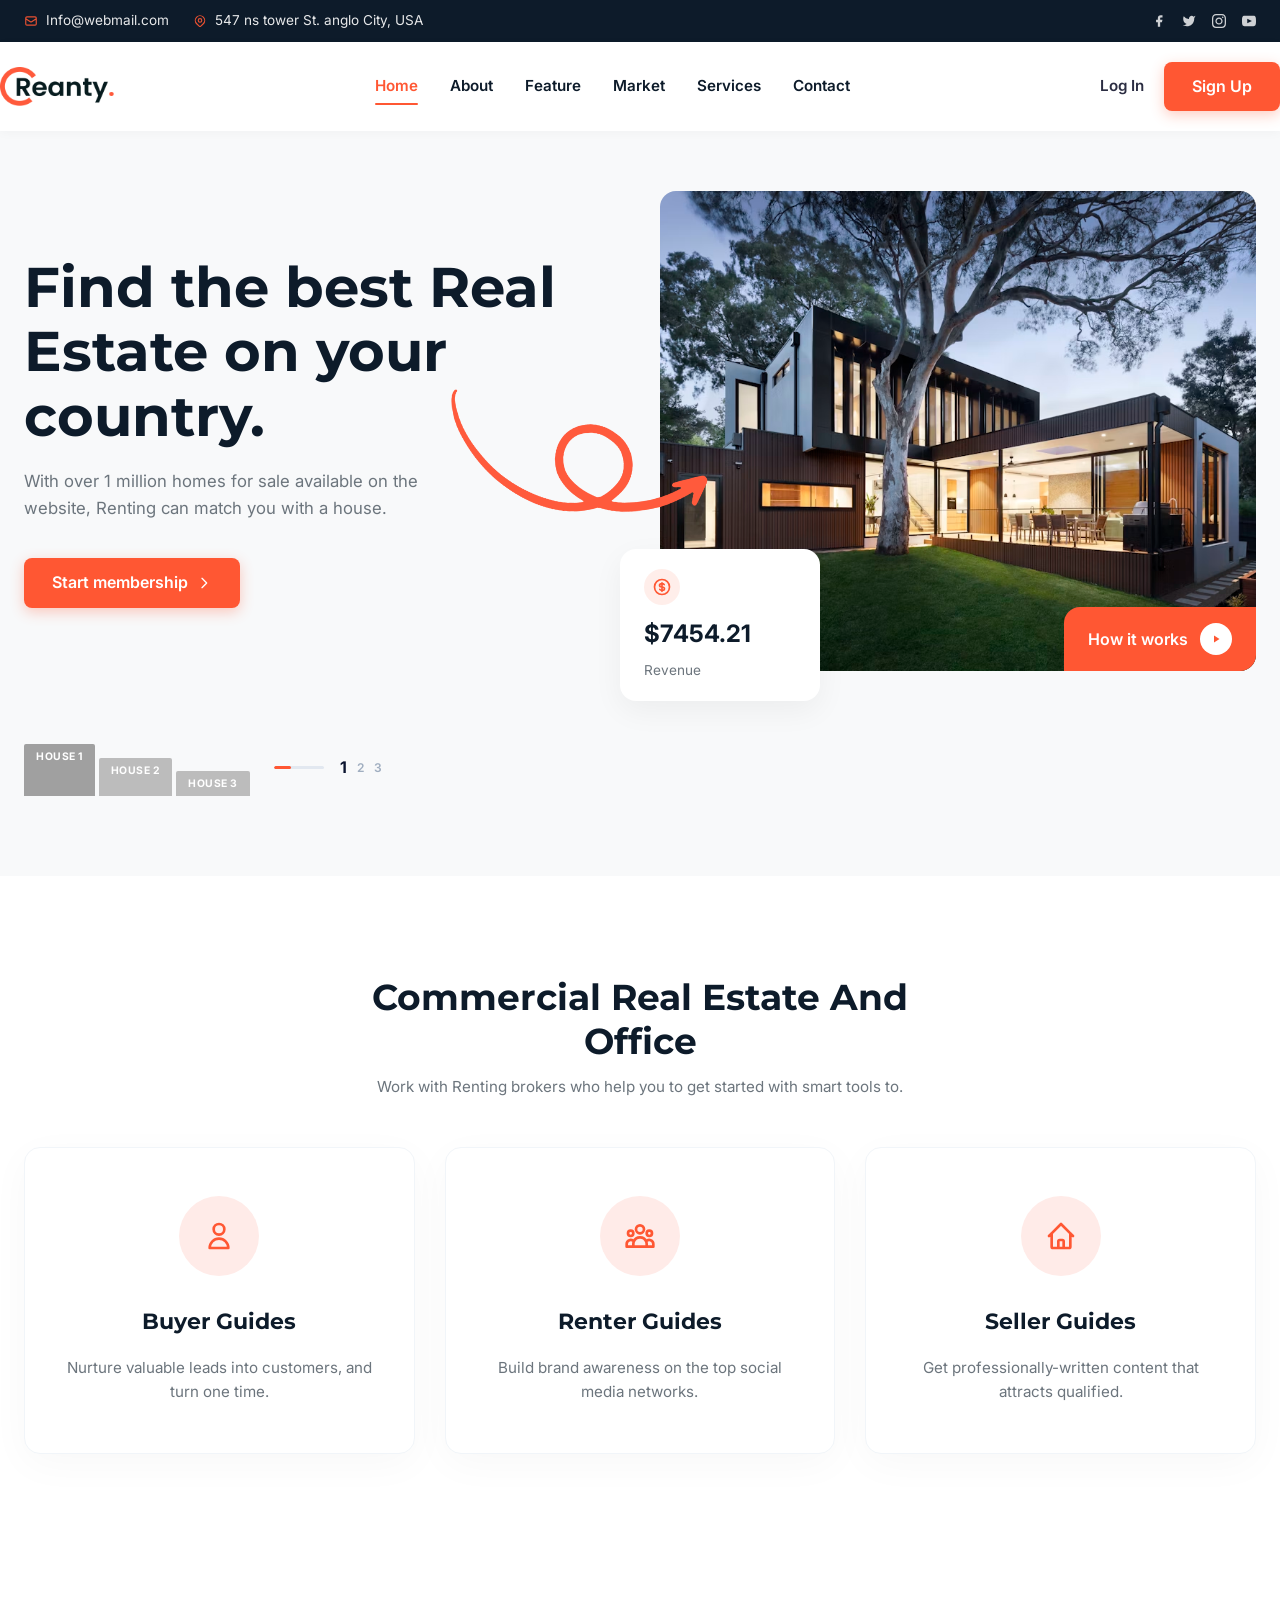
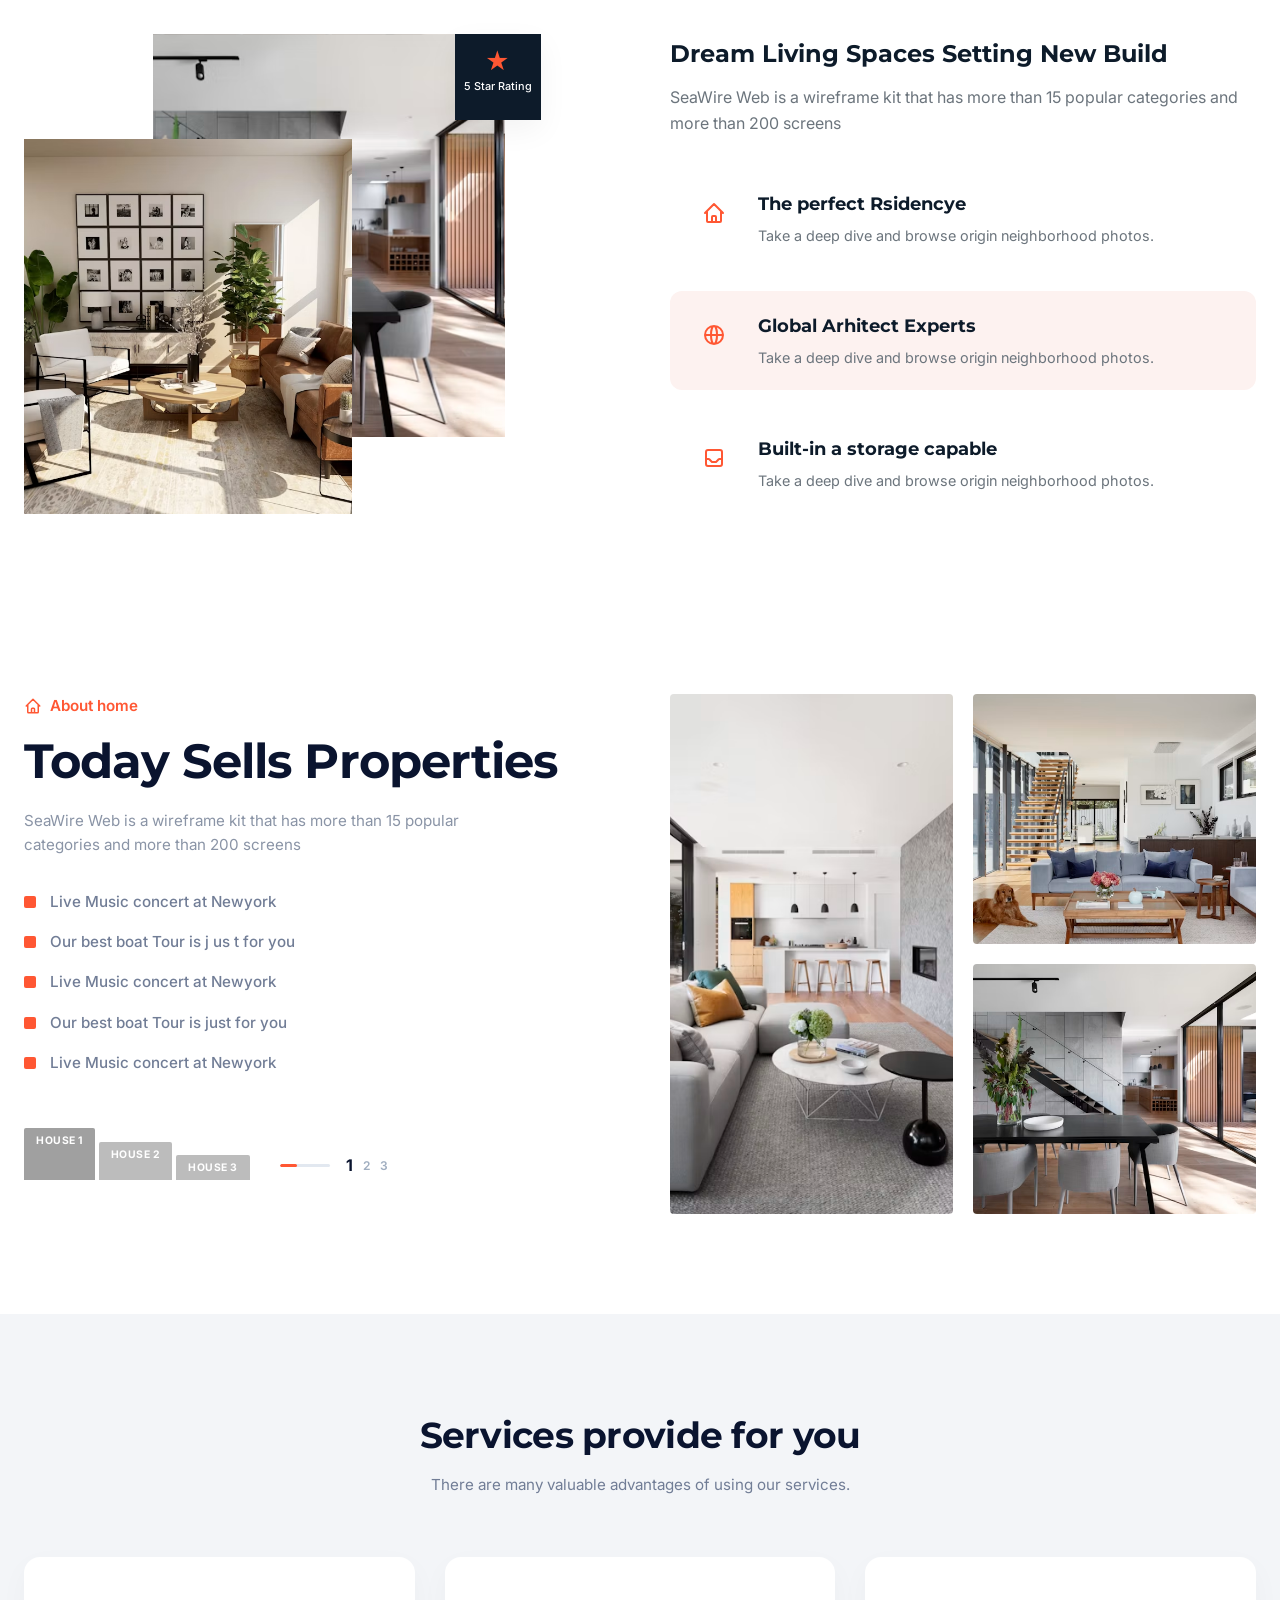
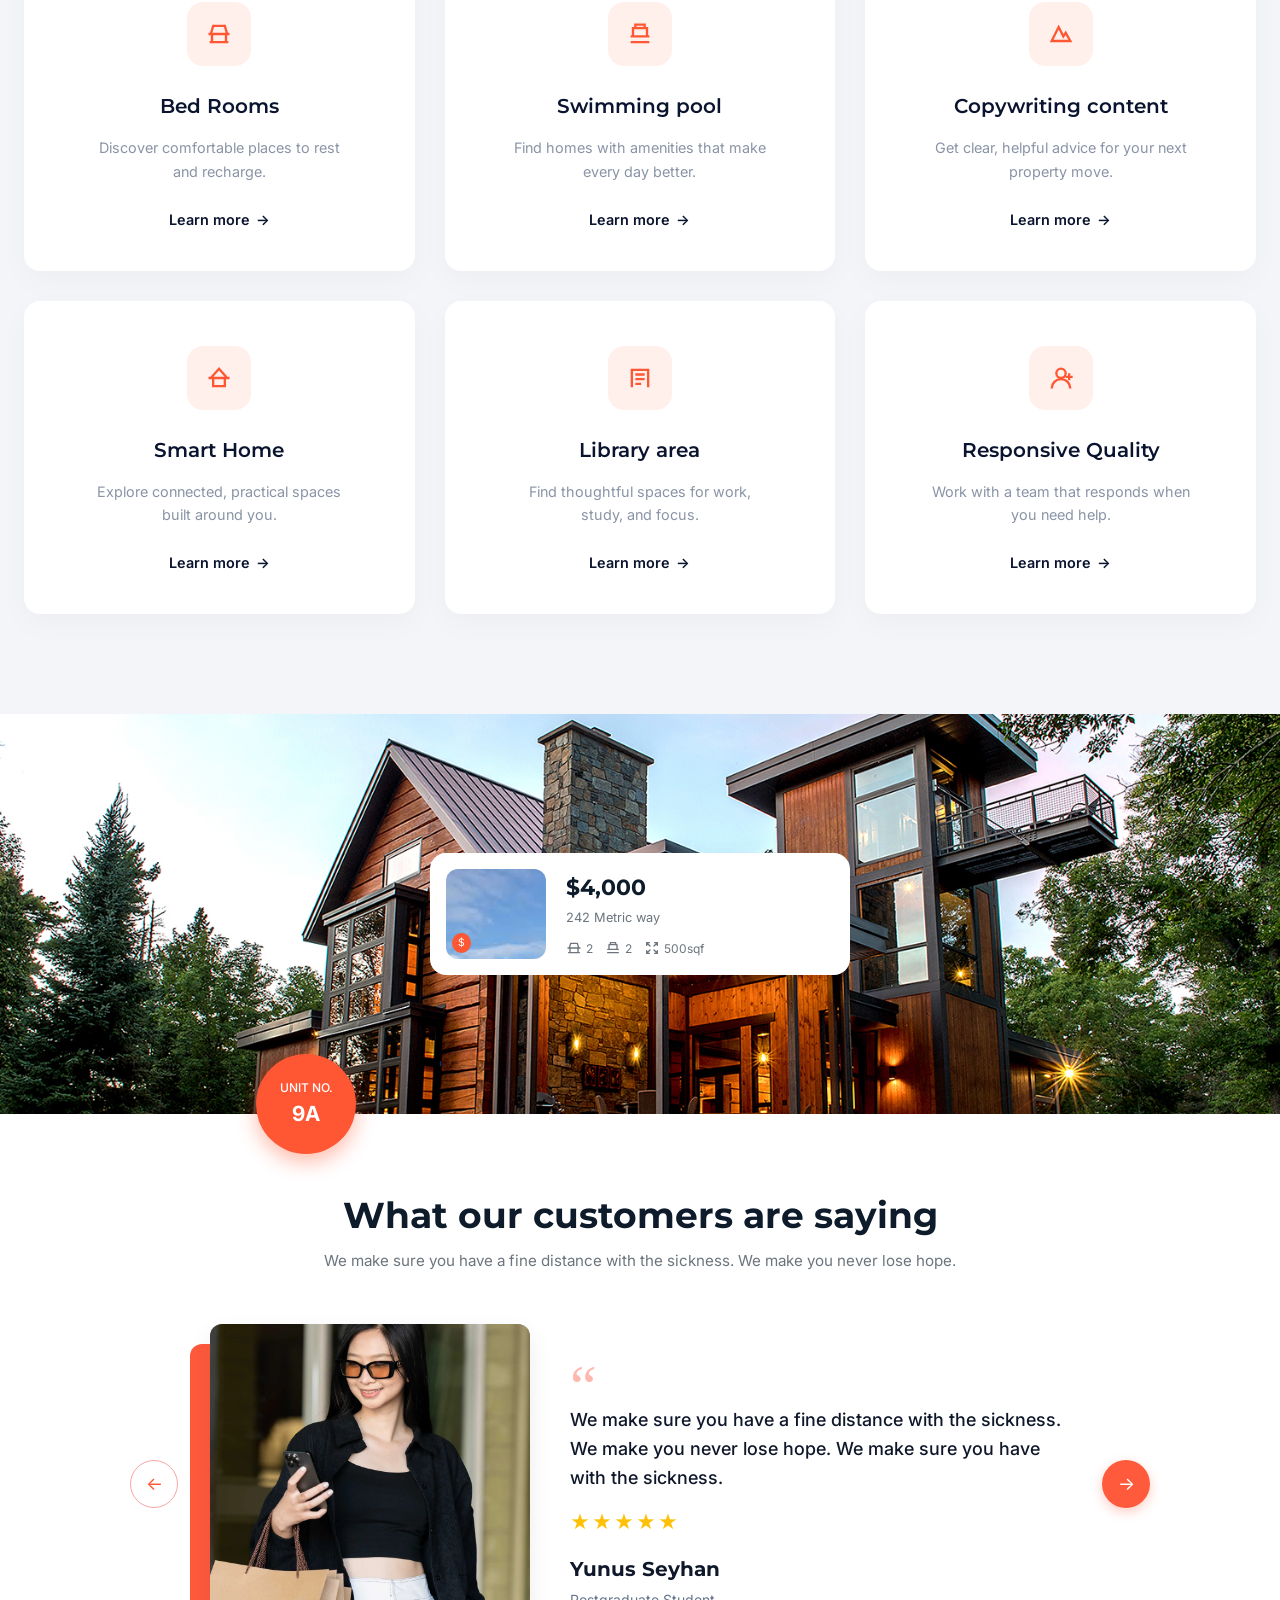
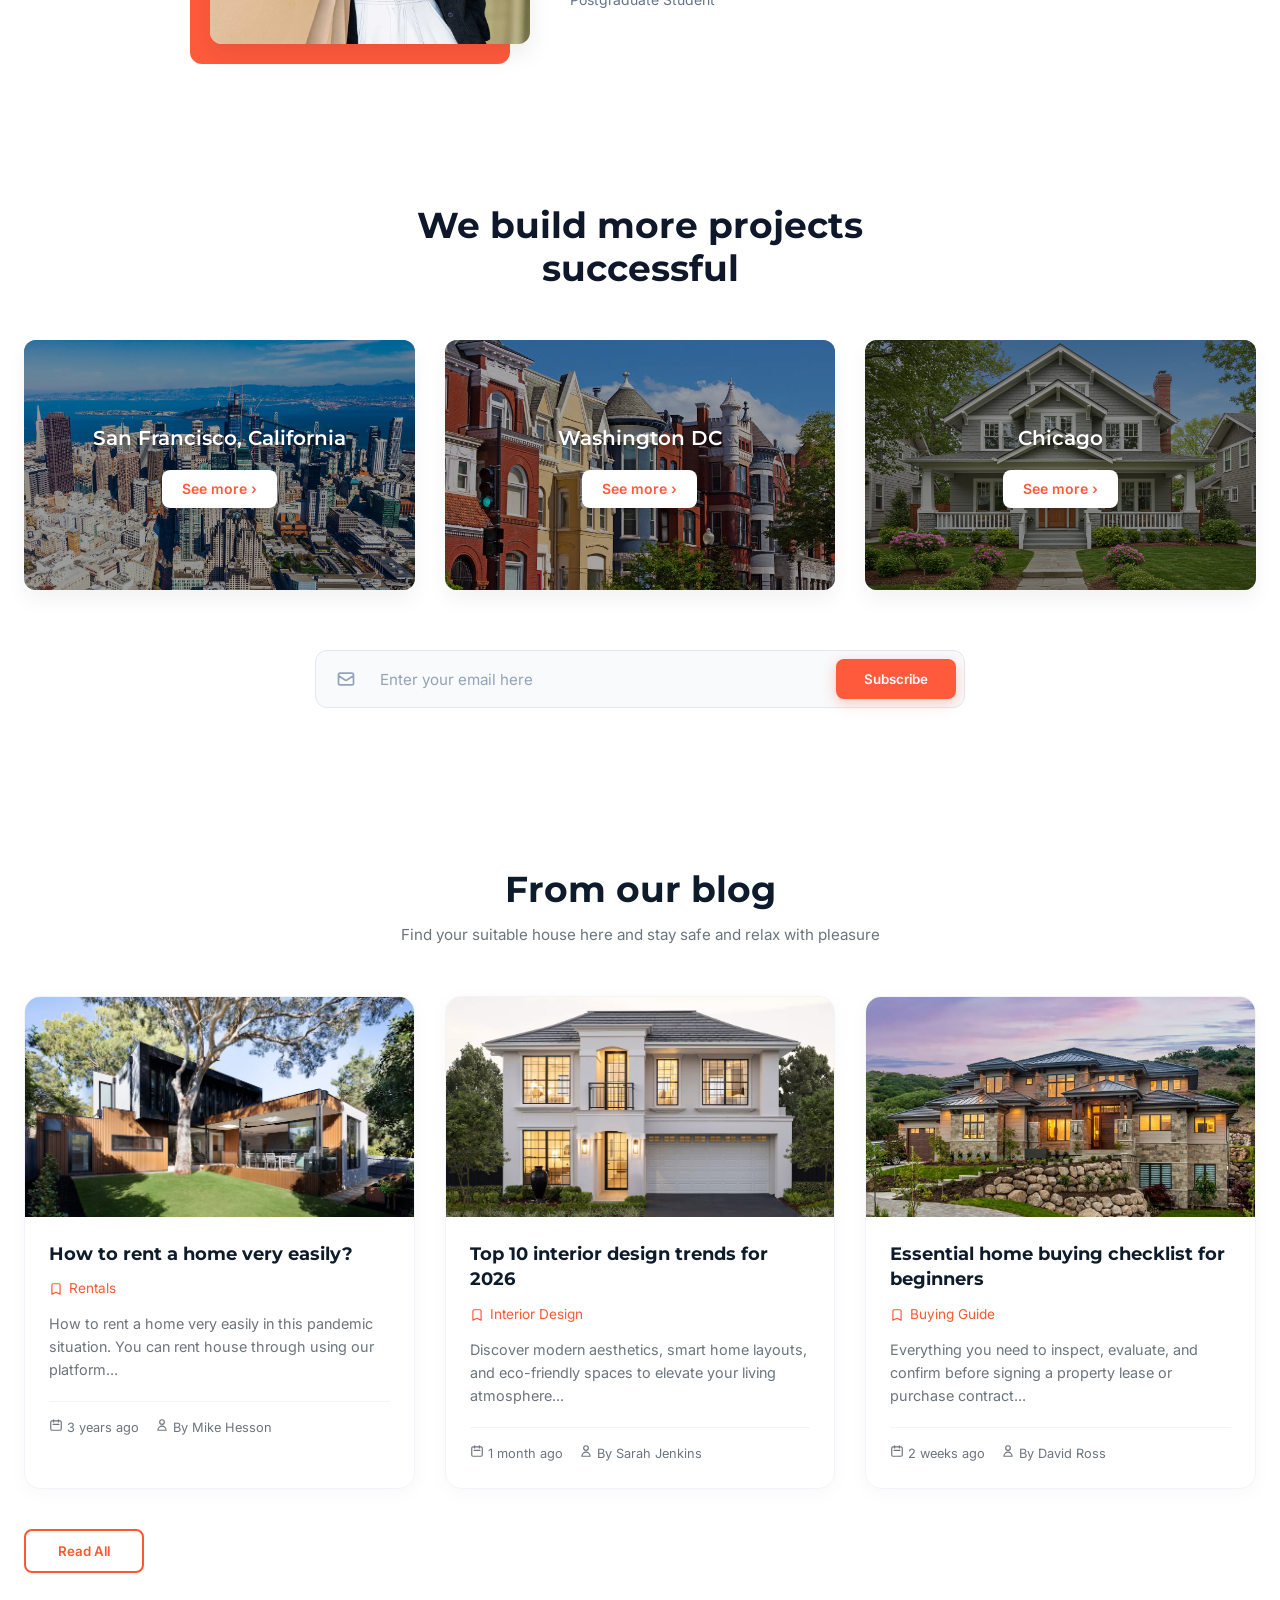
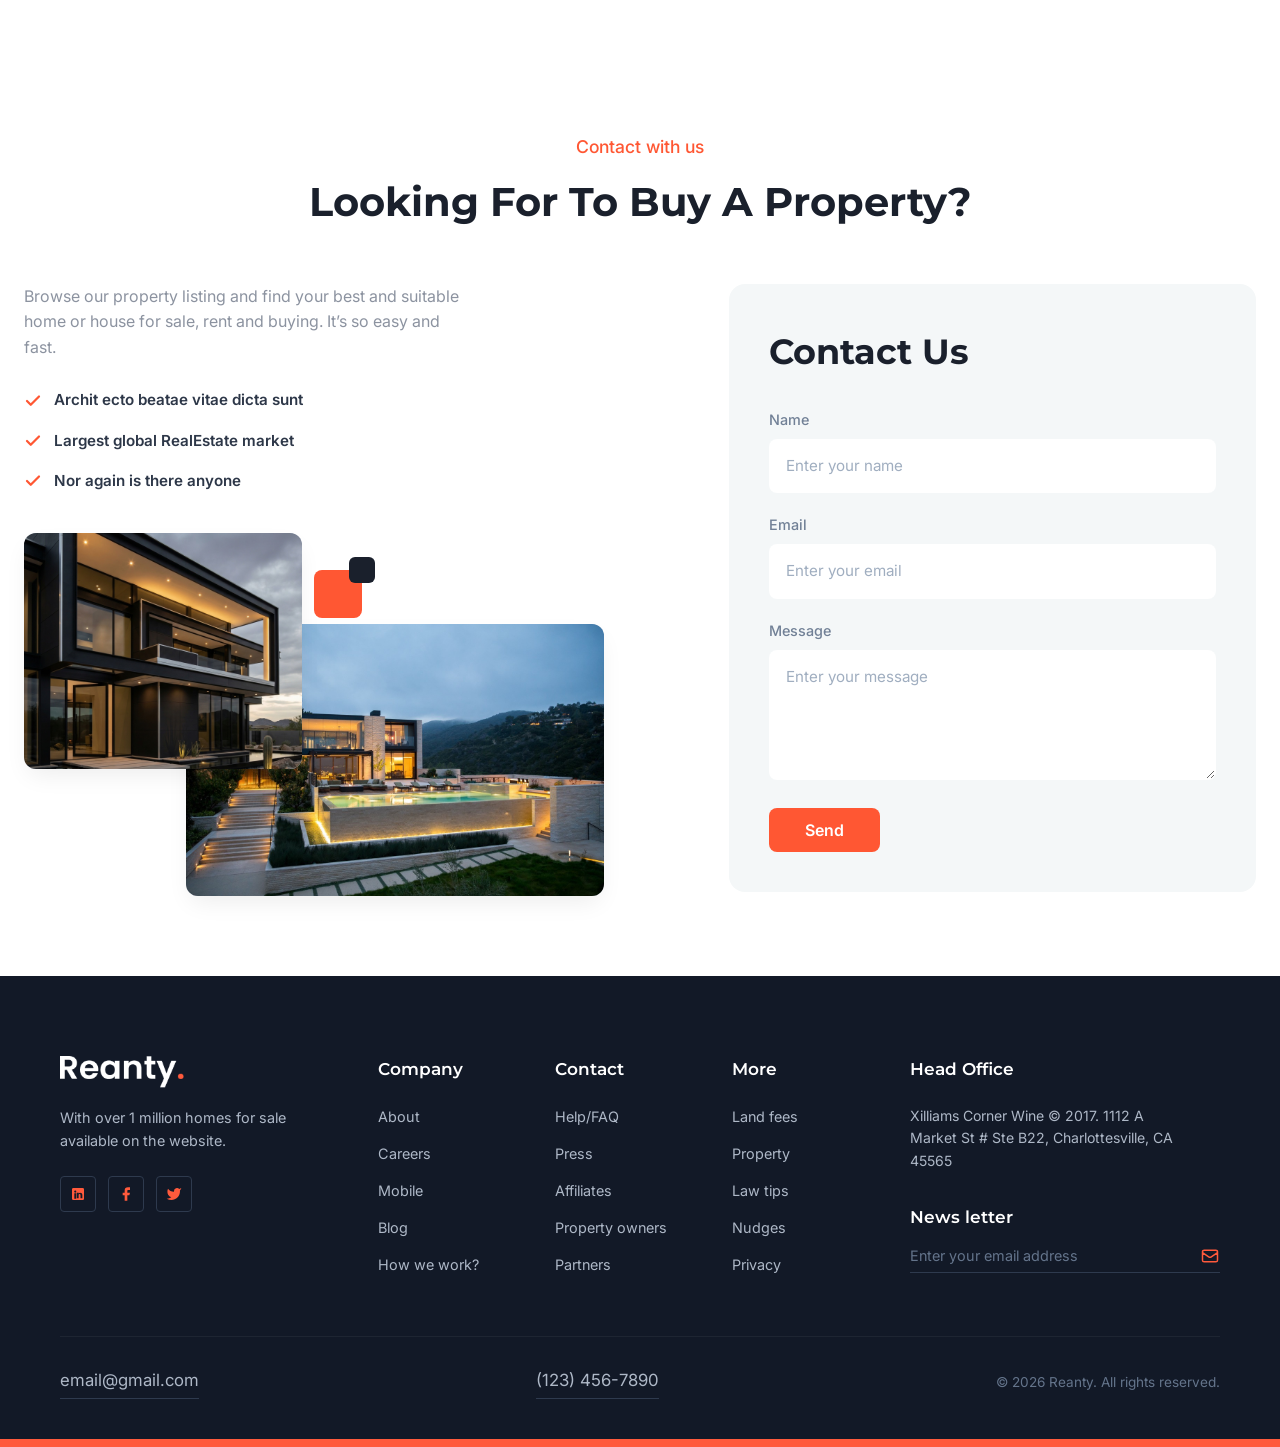
==== commit f8d6c81c: "refactor: improve touches and responsive Reworks the landing page structure and styling in `reanty_l" ====
--- a/reanty_landing_page.html
+++ b/reanty_landing_page.html
@@ -1,5 +1,6 @@
 <!DOCTYPE html>
 <html lang="en">
+
 <head>
     <meta charset="UTF-8">
     <meta name="viewport" content="width=device-width, initial-scale=1.0">
@@ -7,28 +8,50 @@
     <!-- Google Fonts: Montserrat & Inter -->
     <link rel="preconnect" href="https://fonts.googleapis.com">
     <link rel="preconnect" href="https://fonts.gstatic.com" crossorigin>
-    <link href="https://fonts.googleapis.com/css2?family=Montserrat:wght@400;500;600;700;800&family=Inter:wght@300;400;500;600&display=swap" rel="stylesheet">
+    <link
+        href="https://fonts.googleapis.com/css2?family=Montserrat:wght@400;500;600;700;800&family=Inter:wght@300;400;500;600&display=swap"
+        rel="stylesheet">
     <link rel="stylesheet" href="css/style.css">
 </head>
+
 <body>
 
     <aside class="top-bar site-topbar" aria-label="Contact information">
         <div class="container site-topbar__container">
             <div class="top-info site-topbar__info">
                 <div class="top-info-item site-topbar__item">
-                    <svg width="14" height="14" fill="none" stroke="currentColor" viewBox="0 0 24 24"><path stroke-linecap="round" stroke-linejoin="round" stroke-width="2" d="M3 8l7.89 5.26a2 2 0 002.22 0L21 8M5 19h14a2 2 0 002-2V7a2 2 0 00-2-2H5a2 2 0 00-2 2v10a2 2 0 002 2z"/></svg>
+                    <svg width="14" height="14" fill="none" stroke="currentColor" viewBox="0 0 24 24">
+                        <path stroke-linecap="round" stroke-linejoin="round" stroke-width="2"
+                            d="M3 8l7.89 5.26a2 2 0 002.22 0L21 8M5 19h14a2 2 0 002-2V7a2 2 0 00-2-2H5a2 2 0 00-2 2v10a2 2 0 002 2z" />
+                    </svg>
                     Info@webmail.com
                 </div>
                 <div class="top-info-item site-topbar__item">
-                    <svg width="14" height="14" fill="none" stroke="currentColor" viewBox="0 0 24 24"><path stroke-linecap="round" stroke-linejoin="round" stroke-width="2" d="M17.657 16.657L13.414 20.9a1.998 1.998 0 01-2.827 0l-4.244-4.243a8 8 0 1111.314 0z"/><path stroke-linecap="round" stroke-linejoin="round" stroke-width="2" d="M15 11a3 3 0 11-6 0 3 3 0 016 0z"/></svg>
+                    <svg width="14" height="14" fill="none" stroke="currentColor" viewBox="0 0 24 24">
+                        <path stroke-linecap="round" stroke-linejoin="round" stroke-width="2"
+                            d="M17.657 16.657L13.414 20.9a1.998 1.998 0 01-2.827 0l-4.244-4.243a8 8 0 1111.314 0z" />
+                        <path stroke-linecap="round" stroke-linejoin="round" stroke-width="2"
+                            d="M15 11a3 3 0 11-6 0 3 3 0 016 0z" />
+                    </svg>
                     547 ns tower St. anglo City, USA
                 </div>
             </div>
             <div class="top-socials site-topbar__socials" aria-label="Social media links">
-                <a href="#"><svg width="14" height="14" fill="currentColor" viewBox="0 0 24 24"><path d="M18 2h-3a5 5 0 00-5 5v3H7v4h3v8h4v-8h3l1-4h-4V7a1 1 0 011-1h3z"/></svg></a>
-                <a href="#"><svg width="14" height="14" fill="currentColor" viewBox="0 0 24 24"><path d="M23 3a10.9 10.9 0 01-3.14 1.53 4.48 4.48 0 00-7.86 3v1A10.66 10.66 0 013 4s-4 9 5 13a11.64 11.64 0 01-7 2c9 5 20 0 20-11.5a4.5 4.5 0 00-.08-.83A7.72 7.72 0 0023 3z"/></svg></a>
-                <a href="#"><svg width="14" height="14" fill="currentColor" viewBox="0 0 24 24"><path d="M12 2.163c3.204 0 3.584.012 4.85.07 3.252.148 4.771 1.691 4.919 4.919.058 1.265.069 1.645.069 4.849 0 3.205-.012 3.584-.069 4.849-.149 3.225-1.664 4.771-4.919 4.919-1.266.058-1.644.07-4.85.07-3.204 0-3.584-.012-4.849-.07-3.26-.149-4.771-1.699-4.919-4.92-.058-1.265-.07-1.644-.07-4.849 0-3.204.013-3.583.07-4.849.149-3.227 1.664-4.771 4.919-4.919 1.266-.057 1.645-.069 4.849-.069zm0-2.163c-3.259 0-3.667.014-4.947.072-4.358.2-6.78 2.618-6.98 6.98-.059 1.281-.073 1.689-.073 4.948 0 3.259.014 3.668.072 4.948.2 4.358 2.618 6.78 6.98 6.98 1.281.058 1.689.072 4.948.072 3.259 0 3.668-.014 4.948-.072 4.354-.2 6.782-2.618 6.979-6.98.059-1.28.073-1.689.073-4.948 0-3.259-.014-3.667-.072-4.947-.196-4.354-2.617-6.78-6.979-6.98-1.281-.059-1.69-.073-4.949-.073zm0 5.838c-3.403 0-6.162 2.759-6.162 6.162s2.759 6.163 6.162 6.163 6.162-2.759 6.162-6.163c0-3.403-2.759-6.162-6.162-6.162zm0 10.162c-2.209 0-4-1.79-4-4 0-2.209 1.791-4 4-4s4 1.791 4 4c0 2.21-1.791 4-4 4zm6.406-11.845c-.796 0-1.441.645-1.441 1.44s.645 1.44 1.441 1.44c.795 0 1.439-.645 1.439-1.44s-.644-1.44-1.439-1.44z"/></svg></a>
-                <a href="#"><svg width="14" height="14" fill="currentColor" viewBox="0 0 24 24"><path d="M19.615 3.184c-3.604-.246-11.631-.245-15.23 0-3.897.266-4.356 2.62-4.385 8.816.029 6.185.484 8.549 4.385 8.816 3.6.245 11.626.246 15.23 0 3.897-.266 4.356-2.62 4.385-8.816-.029-6.185-.484-8.549-4.385-8.816zm-10.615 12.816v-8l8 3.993-8 4.007z"/></svg></a>
+                <a href="#"><svg width="14" height="14" fill="currentColor" viewBox="0 0 24 24">
+                        <path d="M18 2h-3a5 5 0 00-5 5v3H7v4h3v8h4v-8h3l1-4h-4V7a1 1 0 011-1h3z" />
+                    </svg></a>
+                <a href="#"><svg width="14" height="14" fill="currentColor" viewBox="0 0 24 24">
+                        <path
+                            d="M23 3a10.9 10.9 0 01-3.14 1.53 4.48 4.48 0 00-7.86 3v1A10.66 10.66 0 013 4s-4 9 5 13a11.64 11.64 0 01-7 2c9 5 20 0 20-11.5a4.5 4.5 0 00-.08-.83A7.72 7.72 0 0023 3z" />
+                    </svg></a>
+                <a href="#"><svg width="14" height="14" fill="currentColor" viewBox="0 0 24 24">
+                        <path
+                            d="M12 2.163c3.204 0 3.584.012 4.85.07 3.252.148 4.771 1.691 4.919 4.919.058 1.265.069 1.645.069 4.849 0 3.205-.012 3.584-.069 4.849-.149 3.225-1.664 4.771-4.919 4.919-1.266.058-1.644.07-4.85.07-3.204 0-3.584-.012-4.849-.07-3.26-.149-4.771-1.699-4.919-4.92-.058-1.265-.07-1.644-.07-4.849 0-3.204.013-3.583.07-4.849.149-3.227 1.664-4.771 4.919-4.919 1.266-.057 1.645-.069 4.849-.069zm0-2.163c-3.259 0-3.667.014-4.947.072-4.358.2-6.78 2.618-6.98 6.98-.059 1.281-.073 1.689-.073 4.948 0 3.259.014 3.668.072 4.948.2 4.358 2.618 6.78 6.98 6.98 1.281.058 1.689.072 4.948.072 3.259 0 3.668-.014 4.948-.072 4.354-.2 6.782-2.618 6.979-6.98.059-1.28.073-1.689.073-4.948 0-3.259-.014-3.667-.072-4.947-.196-4.354-2.617-6.78-6.979-6.98-1.281-.059-1.69-.073-4.949-.073zm0 5.838c-3.403 0-6.162 2.759-6.162 6.162s2.759 6.163 6.162 6.163 6.162-2.759 6.162-6.163c0-3.403-2.759-6.162-6.162-6.162zm0 10.162c-2.209 0-4-1.79-4-4 0-2.209 1.791-4 4-4s4 1.791 4 4c0 2.21-1.791 4-4 4zm6.406-11.845c-.796 0-1.441.645-1.441 1.44s.645 1.44 1.441 1.44c.795 0 1.439-.645 1.439-1.44s-.644-1.44-1.439-1.44z" />
+                    </svg></a>
+                <a href="#"><svg width="14" height="14" fill="currentColor" viewBox="0 0 24 24">
+                        <path
+                            d="M19.615 3.184c-3.604-.246-11.631-.245-15.23 0-3.897.266-4.356 2.62-4.385 8.816.029 6.185.484 8.549 4.385 8.816 3.6.245 11.626.246 15.23 0 3.897-.266 4.356-2.62 4.385-8.816-.029-6.185-.484-8.549-4.385-8.816zm-10.615 12.816v-8l8 3.993-8 4.007z" />
+                    </svg></a>
             </div>
         </div>
     </aside>
@@ -51,491 +74,730 @@
                 <a href="#" class="btn-primary">Sign Up</a>
             </div>
             <button class="mobile-toggle site-header__toggle" type="button" aria-label="Open navigation">
-                <svg width="24" height="24" fill="none" stroke="currentColor" viewBox="0 0 24 24"><path stroke-linecap="round" stroke-linejoin="round" stroke-width="2" d="M4 6h16M4 12h16M4 18h16"/></svg>
+                <svg width="24" height="24" fill="none" stroke="currentColor" viewBox="0 0 24 24">
+                    <path stroke-linecap="round" stroke-linejoin="round" stroke-width="2" d="M4 6h16M4 12h16M4 18h16" />
+                </svg>
             </button>
         </div>
     </header>
 
     <main>
-    <!-- Find the best Real Estate on your country -->
-    <section class="hero hero-section" aria-labelledby="hero-title">
-        <div class="container">
-            <div class="hero-grid hero-section__layout">
-                <div class="hero-content hero-section__content">
-                    <h1 id="hero-title">Find the best Real Estate on your country.</h1>
-                    <p>With over 1 million homes for sale available on the website, Renting can match you with a house.</p>
-                    <a href="#" class="btn-primary">
-                        Start membership
-                        <svg width="16" height="16" fill="none" stroke="currentColor" viewBox="0 0 24 24"><path stroke-linecap="round" stroke-linejoin="round" stroke-width="2" d="M9 5l7 7-7 7"/></svg>
-                    </a>
-                </div>
-                <img class="hero-curve-arrow" src="assets/images/hero-curve-arrow.png" alt="" aria-hidden="true">
-                <div class="hero-visual hero-section__visual" aria-label="Featured property preview">
-                    <div class="hero-img-placeholder">
-                    </div>
-
-                    <!-- Revenue Floating Card -->
-                    <aside class="revenue-card hero-section__revenue" aria-label="Revenue">
-                        <div class="revenue-icon">
-                            <svg width="20" height="20" fill="none" stroke="currentColor" viewBox="0 0 24 24"><path stroke-linecap="round" stroke-linejoin="round" stroke-width="2" d="M12 8c-1.657 0-3 .895-3 2s1.343 2 3 2 3 .895 3 2-1.343 2-3 2m0-8c1.11 0 2.08.402 2.599 1M12 8V7m0 1v8m0 0v1m0-1c-1.11 0-2.08-.402-2.599-1M21 12a9 9 0 11-18 0 9 9 0 0118 0z"/></svg>
-                        </div>
-                        <div class="revenue-amount">$7454.21</div>
-                        <div class="revenue-label">Revenue</div>
-                    </aside>
-
-                    <a href="#contact" class="how-it-works-btn hero-section__video">
-                        <span>How it works</span>
-                        <div class="play-btn">
-                            <svg width="12" height="12" fill="currentColor" viewBox="0 0 24 24"><path d="M8 5v14l11-7z"/></svg>
-                        </div>
-                    </a>
-                </div>
-            </div>
-            <!-- Hero Slider Controls -->
-            <div class="hero-slider-nav hero-section__controls" aria-label="Featured house selector">
-                <div class="house-slider-wrapper">
-                    <div class="house-steps hero-house-steps">
-                        <button type="button" class="house-step active" data-slide="0">HOUSE 1</button>
-                        <button type="button" class="house-step" data-slide="1">HOUSE 2</button>
-                        <button type="button" class="house-step" data-slide="2">HOUSE 3</button>
-                    </div>
-                    <div class="slider-progress-nav">
-                        <div class="progress-bar" id="heroProgressBar">
-                            <div class="progress-fill" id="heroProgressFill"></div>
-                        </div>
-                        <div class="step-indicators hero-step-indicators">
-                            <span class="num active" data-slide="0">1</span>
-                            <span class="num" data-slide="1">2</span>
-                            <span class="num" data-slide="2">3</span>
-                        </div>
-                    </div>
-                </div>
-            </div>
-        </div>
-    </section>
-    
-    <!-- Commercial Real Estate And Office -->
-    <section class="guides-section guides" aria-labelledby="guides-title">
-        <div class="container">
-            <div class="section-title">
-                <h2 id="guides-title">Commercial Real Estate And Office</h2>
-                <p>Work with Renting brokers who help you to get started with smart tools to.</p>
-            </div>
-            <div class="guides-grid guides__list">
-                <article class="guide-card guides__card">
-                    <div class="guide-icon-box">
-                        <svg width="32" height="32" fill="none" stroke="currentColor" viewBox="0 0 24 24"><path stroke-linecap="round" stroke-linejoin="round" stroke-width="2" d="M16 7a4 4 0 11-8 0 4 4 0 018 0zM12 14a7 7 0 00-7 7h14a7 7 0 00-7-7z"/></svg>
-                    </div>
-                    <h3>Buyer Guides</h3>
-                    <p>Nurture valuable leads into customers, and turn one time.</p>
-                </article>
-                <article class="guide-card guides__card">
-                    <div class="guide-icon-box">
-                        <svg width="32" height="32" fill="none" stroke="currentColor" viewBox="0 0 24 24"><path stroke-linecap="round" stroke-linejoin="round" stroke-width="2" d="M17 20h5v-2a3 3 0 00-5.356-1.857M17 20H7m10 0v-2c0-.656-.126-1.283-.356-1.857M7 20H2v-2a3 3 0 015.356-1.857M7 20v-2c0-.656.126-1.283.356-1.857m0 0a5.002 5.002 0 019.288 0M15 7a3 3 0 11-6 0 3 3 0 016 0zm6 3a2 2 0 11-4 0 2 2 0 014 0zM7 10a2 2 0 11-4 0 2 2 0 014 0z"/></svg>
-                    </div>
-                    <h3>Renter Guides</h3>
-                    <p>Build brand awareness on the top social media networks.</p>
-                </article>
-                <article class="guide-card guides__card">
-                    <div class="guide-icon-box">
-                        <svg width="32" height="32" fill="none" stroke="currentColor" viewBox="0 0 24 24"><path stroke-linecap="round" stroke-linejoin="round" stroke-width="2" d="M3 12l2-2m0 0l7-7 7 7M5 10v10a1 1 0 001 1h3m10-11l2 2m-2-2v10a1 1 0 01-1 1h-3m-6 0a1 1 0 001-1v-4a1 1 0 011-1h2a1 1 0 011 1v4a1 1 0 001 1m-6 0h6"/></svg>
-                    </div>
-                    <h3>Seller Guides</h3>
-                    <p>Get professionally-written content that attracts qualified.</p>
-                </article>
-            </div>
-        </div>
-    </section>
-
-    <!-- Dream living Spaces setting New Build -->
-    <section class="dream-spaces dream-section" aria-labelledby="dream-title">
-        <div class="container">
-            <div class="dream-grid dream-section__layout">
-                <div class="dream-images dream-section__media">
-                    <div class="dream-img-main"></div>
-                    <div class="rating-badge">
-                        <div class="rating-stars">★</div>
-                        <div class="rating-text">5 Star Rating</div>
-                    </div>
-                </div>
-                <div class="dream-content dream-section__content">
-                    <h2 id="dream-title">Dream Living Spaces Setting New Build</h2>
-                    <p style="color: var(--text-muted); margin-top: 12px;">SeaWire Web is a wireframe kit that has more than 15 popular categories and more than 200 screens</p>
-                    
-                    <div class="dream-features dream-section__features">
-                        <article class="feature-item dream-section__feature">
-                            <div class="feature-icon">
-                                <svg width="24" height="24" fill="none" stroke="currentColor" viewBox="0 0 24 24"><path stroke-linecap="round" stroke-linejoin="round" stroke-width="2" d="M3 12l2-2m0 0l7-7 7 7M5 10v10a1 1 0 001 1h3m10-11l2 2m-2-2v10a1 1 0 01-1 1h-3m-6 0a1 1 0 001-1v-4a1 1 0 011-1h2a1 1 0 011 1v4a1 1 0 001 1m-6 0h6"/></svg>
-                            </div>
-                            <div class="feature-text">
-                                <h4>The perfect Rsidencye</h4>
-                                <p>Take a deep dive and browse origin neighborhood photos.</p>
-                            </div>
-                        </article>
-
-                        <article class="feature-item active dream-section__feature dream-section__feature--active">
-                            <div class="feature-icon">
-                                <svg width="24" height="24" fill="none" stroke="currentColor" viewBox="0 0 24 24"><path stroke-linecap="round" stroke-linejoin="round" stroke-width="2" d="M21 12a9 9 0 01-9 9m9-9a9 9 0 00-9-9m9 9H3m9 9a9 9 0 01-9-9m9 9c1.657 0 3-4.03 3-9s-1.343-9-3-9m0 18c-1.657 0-3-4.03-3-9s1.343-9 3-9m-9 9a9 9 0 019-9"/></svg>
-                            </div>
-                            <div class="feature-text">
-                                <h4>Global Arhitect Experts</h4>
-                                <p>Take a deep dive and browse origin neighborhood photos.</p>
-                            </div>
-                        </article>
-
-                        <article class="feature-item dream-section__feature">
-                            <div class="feature-icon">
-                                <svg width="24" height="24" fill="none" stroke="currentColor" viewBox="0 0 24 24"><path stroke-linecap="round" stroke-linejoin="round" stroke-width="2" d="M20 13V6a2 2 0 00-2-2H6a2 2 0 00-2 2v7m16 0v5a2 2 0 01-2 2H6a2 2 0 01-2-2v-5m16 0h-2.586a1 1 0 00-.707.293l-2.414 2.414a1 1 0 01-.707.293h-3.172a1 1 0 01-.707-.293l-2.414-2.414A1 1 0 006.586 13H4"/></svg>
-                            </div>
-                            <div class="feature-text">
-                                <h4>Built-in a storage capable</h4>
-                                <p>Take a deep dive and browse origin neighborhood photos.</p>
-                            </div>
-                        </article>
-                    </div>
-                </div>
-            </div>
-        </div>
-    </section>
-
-    <!-- Today sells properties -->
-    <section class="properties-section properties" id="properties" aria-labelledby="properties-title">
-        <div class="container">
-            <div class="today-sells-grid properties__intro">
-                <div class="today-info">
-                    <div class="about-tag">
-                        <svg width="18" height="18" fill="none" stroke="currentColor" viewBox="0 0 24 24"><path stroke-linecap="round" stroke-linejoin="round" stroke-width="2" d="M3 12l2-2m0 0l7-7 7 7M5 10v10a1 1 0 001 1h3m10-11l2 2m-2-2v10a1 1 0 01-1 1h-3m-6 0a1 1 0 001-1v-4a1 1 0 011-1h2a1 1 0 011 1v4a1 1 0 001 1m-6 0h6"/></svg>
-                        About home
-                    </div>
-                    <h2 id="properties-title">Today Sells Properties</h2>
-                    <p class="description">SeaWire Web is a wireframe kit that has more than 15 popular categories and more than 200 screens</p>
-                    
-                    <ul class="bullet-list">
-                        <li><span class="square-bullet"></span> Live Music concert at Newyork</li>
-                        <li><span class="square-bullet"></span> Our best boat Tour is j us t for you</li>
-                        <li><span class="square-bullet"></span> Live Music concert at Newyork</li>
-                        <li><span class="square-bullet"></span> Our best boat Tour is just for you</li>
-                        <li><span class="square-bullet"></span> Live Music concert at Newyork</li>
-                    </ul>
-
-                    <!-- Bottom Left Step Navigation & Progress Slider -->
+        <!-- Find the best Real Estate on your country -->
+        <section class="hero hero-section" aria-labelledby="hero-title">
+            <div class="container">
+                <div class="hero-grid hero-section__layout">
+                    <div class="hero-content hero-section__content">
+                        <h1 id="hero-title">Find the best Real Estate on your country.</h1>
+                        <p>With over 1 million homes for sale available on the website, Renting can match you with a
+                            house.</p>
+                        <a href="#" class="btn-primary">
+                            Start membership
+                            <svg width="16" height="16" fill="none" stroke="currentColor" viewBox="0 0 24 24">
+                                <path stroke-linecap="round" stroke-linejoin="round" stroke-width="2"
+                                    d="M9 5l7 7-7 7" />
+                            </svg>
+                        </a>
+                    </div>
+                    <img class="hero-curve-arrow" src="assets/images/hero-curve-arrow.png" alt="" aria-hidden="true">
+                    <div class="hero-visual hero-section__visual" aria-label="Featured property preview">
+                        <div class="hero-img-placeholder">
+                        </div>
+
+                        <!-- Revenue Floating Card -->
+                        <aside class="revenue-card hero-section__revenue" aria-label="Revenue">
+                            <div class="revenue-icon">
+                                <svg width="20" height="20" fill="none" stroke="currentColor" viewBox="0 0 24 24">
+                                    <path stroke-linecap="round" stroke-linejoin="round" stroke-width="2"
+                                        d="M12 8c-1.657 0-3 .895-3 2s1.343 2 3 2 3 .895 3 2-1.343 2-3 2m0-8c1.11 0 2.08.402 2.599 1M12 8V7m0 1v8m0 0v1m0-1c-1.11 0-2.08-.402-2.599-1M21 12a9 9 0 11-18 0 9 9 0 0118 0z" />
+                                </svg>
+                            </div>
+                            <div class="revenue-amount">$7454.21</div>
+                            <div class="revenue-label">Revenue</div>
+                        </aside>
+
+                        <a href="#contact" class="how-it-works-btn hero-section__video">
+                            <span>How it works</span>
+                            <div class="play-btn">
+                                <svg width="12" height="12" fill="currentColor" viewBox="0 0 24 24">
+                                    <path d="M8 5v14l11-7z" />
+                                </svg>
+                            </div>
+                        </a>
+                    </div>
+                </div>
+                <!-- Hero Slider Controls -->
+                <div class="hero-slider-nav hero-section__controls" aria-label="Featured house selector">
                     <div class="house-slider-wrapper">
-                        <div class="house-steps">
-                            <button type="button" class="house-step active" data-house="1">HOUSE 1</button>
-                            <button type="button" class="house-step" data-house="2">HOUSE 2</button>
-                            <button type="button" class="house-step" data-house="3">HOUSE 3</button>
+                        <div class="house-steps hero-house-steps">
+                            <button type="button" class="house-step active" data-slide="0">HOUSE 1</button>
+                            <button type="button" class="house-step" data-slide="1">HOUSE 2</button>
+                            <button type="button" class="house-step" data-slide="2">HOUSE 3</button>
                         </div>
                         <div class="slider-progress-nav">
-                            <div class="progress-bar" id="progressBar">
-                                <div class="progress-fill" id="progressFill"></div>
-                            </div>
-                            <div class="step-indicators">
-                                <span class="num active" data-house="1">1</span>
-                                <span class="num" data-house="2">2</span>
-                                <span class="num" data-house="3">3</span>
-                            </div>
-                        </div>
-                    </div>
-                </div>
-
-                <div class="today-media" aria-label="Today sells property gallery">
-                    <div id="imgTall" class="today-img-box today-img-box--tall"></div>
-                    <div id="imgTop" class="today-img-box today-img-box--top"></div>
-                    <div id="imgBottom" class="today-img-box today-img-box--bottom"></div>
-                </div>
-            </div>
-        </div>
-    </section>
-
-    <!-- Services provide for you -->
-    <section class="services-section" id="services" aria-labelledby="services-title">
-        <div class="container">
-            <div class="section-title">
-                <h2 id="services-title">Services provide for you</h2>
-                <p>There are many valuable advantages of using our services.</p>
-            </div>
-            <div class="services-grid">
-                <article class="service-card">
-                    <div class="service-icon"><svg width="25" height="25" fill="none" stroke="currentColor" viewBox="0 0 24 24"><path stroke-width="2" d="M3 12h18M5 12l2-7h10l2 7M6 12v7m12-7v7M4 19h16"/></svg></div>
-                    <h3>Bed Rooms</h3>
-                    <p>Discover comfortable places to rest and recharge.</p>
-                    <a href="#properties">Learn more <span aria-hidden="true">→</span></a>
-                </article>
-                <article class="service-card">
-                    <div class="service-icon"><svg width="25" height="25" fill="none" stroke="currentColor" viewBox="0 0 24 24"><path stroke-width="2" d="M4 14h16M6 14V7h12v7M8 7V4h8v3M4 19h16"/></svg></div>
-                    <h3>Swimming pool</h3>
-                    <p>Find homes with amenities that make every day better.</p>
-                    <a href="#properties">Learn more <span aria-hidden="true">→</span></a>
-                </article>
-                <article class="service-card">
-                    <div class="service-icon"><svg width="25" height="25" fill="none" stroke="currentColor" viewBox="0 0 24 24"><path stroke-width="2" d="m4 18 6-12 4 8 2-3 4 7H4Z"/></svg></div>
-                    <h3>Copywriting content</h3>
-                    <p>Get clear, helpful advice for your next property move.</p>
-                    <a href="#properties">Learn more <span aria-hidden="true">→</span></a>
-                </article>
-                <article class="service-card">
-                    <div class="service-icon"><svg width="25" height="25" fill="none" stroke="currentColor" viewBox="0 0 24 24"><path stroke-width="2" d="M3 12h18M5 12l7-8 7 8M7 12v7h10v-7"/></svg></div>
-                    <h3>Smart Home</h3>
-                    <p>Explore connected, practical spaces built around you.</p>
-                    <a href="#properties">Learn more <span aria-hidden="true">→</span></a>
-                </article>
-                <article class="service-card">
-                    <div class="service-icon"><svg width="25" height="25" fill="none" stroke="currentColor" viewBox="0 0 24 24"><path stroke-width="2" d="M5 20V5h14v15M8 9h8M8 13h8M8 17h5"/></svg></div>
-                    <h3>Library area</h3>
-                    <p>Find thoughtful spaces for work, study, and focus.</p>
-                    <a href="#properties">Learn more <span aria-hidden="true">→</span></a>
-                </article>
-                <article class="service-card">
-                    <div class="service-icon"><svg width="25" height="25" fill="none" stroke="currentColor" viewBox="0 0 24 24"><path stroke-width="2" d="M12 12a4 4 0 1 0 0-8 4 4 0 0 0 0 8ZM4 21a8 8 0 0 1 16 0M19 8v6m-3-3h6"/></svg></div>
-                    <h3>Responsive Quality</h3>
-                    <p>Work with a team that responds when you need help.</p>
-                    <a href="#contact">Learn more <span aria-hidden="true">→</span></a>
-                </article>
-            </div>
-        </div>
-    </section>
-
-    <!-- Highlight property -->
-    <section class="highlight-banner feature-highlight" aria-label="Featured rental unit" style="background-image: url('assets/images/highlight.jpg'); background-size: cover; background-position: center;">
-        <article class="unit-card-floating feature-highlight__card">
-            <div class="unit-thumb">
-                <img src="assets/images/unit-thumb-mini.jpg" style="background-size: cover; background-position: center;" alt="Thumbnail unit 9A" class="unit-thumb__img">
-                <div class="unit-thumb-badge">$</div>
-            </div>
-            <div class="unit-info">
-                <h3>$4,000</h3>
-                <div class="unit-address">242 Metric way</div>
-                <div class="unit-specs">
-                    <div class="unit-spec-item">
-                        <svg width="16" height="16" fill="none" stroke="currentColor" viewBox="0 0 24 24"><path stroke-linecap="round" stroke-linejoin="round" stroke-width="2" d="M3 12h18M5 12l2-7h10l2 7M6 12v7m12-7v7M4 19h16"/></svg>
-                        2
-                    </div>
-                    <div class="unit-spec-item">
-                        <svg width="16" height="16" fill="none" stroke="currentColor" viewBox="0 0 24 24"><path stroke-linecap="round" stroke-linejoin="round" stroke-width="2" d="M4 14h16M6 14V7h12v7M8 7V4h8v3M4 19h16"/></svg>
-                        2
-                    </div>
-                    <div class="unit-spec-item">
-                        <svg width="16" height="16" fill="none" stroke="currentColor" viewBox="0 0 24 24"><path stroke-linecap="round" stroke-linejoin="round" stroke-width="2" d="M4 8V4m0 0h4M4 4l5 5m11-1V4m0 0h-4m4 0l-5 5M4 16v4m0 0h4m-4 0l5-5m11 5v-4m0 4h-4m4 0l-5-5"/></svg>
-                        500sqf
-                    </div>
-                </div>
-            </div>
-        </article>
-        <div class="unit-badge-circle feature-highlight__badge">
-            <span>UNIT NO.</span>
-            <strong>9A</strong>
-        </div>
-    </section>
-
-    <!-- What our customers are saying -->
-    <section class="testimonials testimonials-section" aria-labelledby="testimonials-title">
-        <div class="container">
-            <div class="section-title">
-                <h2 id="testimonials-title">What our customers are saying</h2>
-                <p>We make sure you have a fine distance with the sickness. We make you never lose hope.</p>
-            </div>
-
-            <div class="testimonial-wrapper testimonials-section__content">
-                <button class="nav-arrow prev testimonials-section__arrow testimonials-section__arrow--previous" type="button" aria-label="Previous testimonial">←</button>
-                <div class="testimonial-img-box">
-                    <div class="testimonial-bg-block"></div>
-                    <div class="testimonial-img">
-                        <img src="assets/images/customer-yunus.jpg" alt="Yunus Seyhan" class="testimonial-img__pic">
-                    </div>
-                </div>
-                <div class="testimonial-content">
-                    <div class="quote-icon">“</div>
-                    <p class="testimonial-text">We make sure you have a fine distance with the sickness. We make you never lose hope. We make sure you have with the sickness.</p>
-                    <div class="stars">★★★★★</div>
-                    <h3 class="author-name">Yunus Seyhan</h3>
-                    <div class="author-role">Postgraduate Student</div>
-                </div>
-                <button class="nav-arrow next testimonials-section__arrow testimonials-section__arrow--next" type="button" aria-label="Next testimonial">→</button>
-            </div>
-        </div>
-    </section>
-
-    <!-- We build more projects successful -->
-    <section class="projects-section projects" aria-labelledby="projects-title">
-        <div class="container">
-            <div class="section-title">
-                <h2 id="projects-title">We build more projects successful</h2>
-            </div>
-            <div class="projects-grid projects__list">
-                <article class="project-card projects__card" style="background-image: url('assets/images/project-sf.jpg');">
-                    <h3>San Francisco, California</h3>
-                    <a href="#" class="btn-see-more">See more ›</a>
-                </article>
-                <article class="project-card projects__card" style="background-image: url('assets/images/project-dc.jpg');">
-                    <h3>Washington DC</h3>
-                    <a href="#" class="btn-see-more">See more ›</a>
-                </article>
-                <article class="project-card projects__card" style="background-image: url('assets/images/project-chicago.jpg');">
-                    <h3>Chicago</h3>
-                    <a href="#" class="btn-see-more">See more ›</a>
-                </article>
-            </div>
-
-            <form class="newsletter-box projects__newsletter">
-                <svg width="20" height="20" fill="none" stroke="currentColor" viewBox="0 0 24 24"><path stroke-linecap="round" stroke-linejoin="round" stroke-width="2" d="M3 8l7.89 5.26a2 2 0 002.22 0L21 8M5 19h14a2 2 0 002-2V7a2 2 0 00-2-2H5a2 2 0 00-2 2v10a2 2 0 002 2z"/></svg>
-                <input type="email" class="newsletter-input" placeholder="Enter your email here" aria-label="Email address">
-                <button class="btn-primary" type="submit">Subscribe</button>
-            </form>
-        </div>
-    </section>
-
-    <!-- From our blog -->
-    <section class="blog-section blog" aria-labelledby="blog-title">
-        <div class="container">
-            <div class="section-title">
-                <h2 id="blog-title">From our blog</h2>
-                <p>Find your suitable house here and stay safe and relaxe with pleasure</p>
-            </div>
-
-            <div class="blog-grid blog__list">
-                <article class="blog-card blog__card">
-                    <div class="blog-img"></div>
-                    <div class="blog-content">
-                        <h3 class="blog-title">How to rent a home very easily?</h3>
-                        <div class="blog-category">
-                            <svg width="14" height="14" fill="none" stroke="currentColor" viewBox="0 0 24 24"><path stroke-linecap="round" stroke-linejoin="round" stroke-width="2" d="M5 5a2 2 0 012-2h10a2 2 0 012 2v16l-7-3.5L5 21V5z"/></svg>
-                            Rentals
-                        </div>
-                        <p class="blog-excerpt">How to rent a home very easily in this pandemic situation. You can rent house through using our platfrom...</p>
-                        <div class="blog-meta">
-                            <span>
-                                <svg width="14" height="14" fill="none" stroke="currentColor" viewBox="0 0 24 24"><path stroke-linecap="round" stroke-linejoin="round" stroke-width="2" d="M8 7V3m8 4V3m-9 8h10M5 21h14a2 2 0 002-2V7a2 2 0 00-2-2H5a2 2 0 00-2 2v12a2 2 0 002 2z"/></svg>
-                                3 years ago
-                            </span>
-                            <span>
-                                <svg width="14" height="14" fill="none" stroke="currentColor" viewBox="0 0 24 24"><path stroke-linecap="round" stroke-linejoin="round" stroke-width="2" d="M16 7a4 4 0 11-8 0 4 4 0 018 0zM12 14a7 7 0 00-7 7h14a7 7 0 00-7-7z"/></svg>
-                                By Mike Hesson
-                            </span>
-                        </div>
-                    </div>
-                </article>
-
-                <article class="blog-card blog__card">
-                    <div class="blog-img"></div>
-                    <div class="blog-content">
-                        <h3 class="blog-title">How to rent a home very easily?</h3>
-                        <div class="blog-category">
-                            <svg width="14" height="14" fill="none" stroke="currentColor" viewBox="0 0 24 24"><path stroke-linecap="round" stroke-linejoin="round" stroke-width="2" d="M5 5a2 2 0 012-2h10a2 2 0 012 2v16l-7-3.5L5 21V5z"/></svg>
-                            Rentals
-                        </div>
-                        <p class="blog-excerpt">How to rent a home very easily in this pandemic situation. You can rent house through using our platfrom...</p>
-                        <div class="blog-meta">
-                            <span>
-                                <svg width="14" height="14" fill="none" stroke="currentColor" viewBox="0 0 24 24"><path stroke-linecap="round" stroke-linejoin="round" stroke-width="2" d="M8 7V3m8 4V3m-9 8h10M5 21h14a2 2 0 002-2V7a2 2 0 00-2-2H5a2 2 0 00-2 2v12a2 2 0 002 2z"/></svg>
-                                3 years ago
-                            </span>
-                            <span>
-                                <svg width="14" height="14" fill="none" stroke="currentColor" viewBox="0 0 24 24"><path stroke-linecap="round" stroke-linejoin="round" stroke-width="2" d="M16 7a4 4 0 11-8 0 4 4 0 018 0zM12 14a7 7 0 00-7 7h14a7 7 0 00-7-7z"/></svg>
-                                By Mike Hesson
-                            </span>
-                        </div>
-                    </div>
-                </article>
-
-                <article class="blog-card blog__card">
-                    <div class="blog-img"></div>
-                    <div class="blog-content">
-                        <h3 class="blog-title">How to rent a home very easily?</h3>
-                        <div class="blog-category">
-                            <svg width="14" height="14" fill="none" stroke="currentColor" viewBox="0 0 24 24"><path stroke-linecap="round" stroke-linejoin="round" stroke-width="2" d="M5 5a2 2 0 012-2h10a2 2 0 012 2v16l-7-3.5L5 21V5z"/></svg>
-                            Rentals
-                        </div>
-                        <p class="blog-excerpt">How to rent a home very easily in this pandemic situation. You can rent house through using our platfrom...</p>
-                        <div class="blog-meta">
-                            <span>
-                                <svg width="14" height="14" fill="none" stroke="currentColor" viewBox="0 0 24 24"><path stroke-linecap="round" stroke-linejoin="round" stroke-width="2" d="M8 7V3m8 4V3m-9 8h10M5 21h14a2 2 0 002-2V7a2 2 0 00-2-2H5a2 2 0 00-2 2v12a2 2 0 002 2z"/></svg>
-                                3 years ago
-                            </span>
-                            <span>
-                                <svg width="14" height="14" fill="none" stroke="currentColor" viewBox="0 0 24 24"><path stroke-linecap="round" stroke-linejoin="round" stroke-width="2" d="M16 7a4 4 0 11-8 0 4 4 0 018 0zM12 14a7 7 0 00-7 7h14a7 7 0 00-7-7z"/></svg>
-                                By Mike Hesson
-                            </span>
-                        </div>
-                    </div>
-                </article>
-            </div>
-
-            <div class="explore-more-btn">
-                <button class="btn-outline">Read All</button>
-            </div>
-        </div>
-    </section>
-
-    <!-- Let’s find your next home -->
-    <section class="contact-section" id="contact" aria-labelledby="contact-title">
-        <div class="container">
-            <div class="contact-panel">
-                <div>
-                    <h2 id="contact-title">Let’s find your next home.</h2>
-                    <p>Tell us what you are looking for and a Reanty specialist will be in touch shortly.</p>
-                    <div class="contact-details">
-                        <div class="contact-detail">
-                            <svg width="18" height="18" fill="none" stroke="currentColor" viewBox="0 0 24 24"><path stroke-linecap="round" stroke-linejoin="round" stroke-width="2" d="M3 8l7.89 5.26a2 2 0 002.22 0L21 8M5 19h14a2 2 0 002-2V7a2 2 0 00-2-2H5a2 2 0 00-2 2v10a2 2 0 002 2z"/></svg>
-                            <span>info@reanty.com</span>
-                        </div>
-                        <div class="contact-detail">
-                            <svg width="18" height="18" fill="none" stroke="currentColor" viewBox="0 0 24 24"><path stroke-linecap="round" stroke-linejoin="round" stroke-width="2" d="M3 5a2 2 0 012-2h3.28a1 1 0 01.948.684l1.498 4.493a1 1 0 01-.502 1.21l-2.257 1.13a11.042 11.042 0 005.516 5.516l1.13-2.257a1 1 0 011.21-.502l4.493 1.498a1 1 0 01.684.949V19a2 2 0 01-2 2h-1C9.716 21 3 14.284 3 6V5z"/></svg>
-                            <span>+1 800 555 0148</span>
-                        </div>
-                    </div>
-                </div>
-                <form class="contact-form" id="contact-form">
-                    <input name="name" required placeholder="Your name" aria-label="Your name">
-                    <input name="email" type="email" required placeholder="Email address" aria-label="Email address">
-                    <textarea name="message" required placeholder="How can we help?" aria-label="Message"></textarea>
-                    <button class="btn-primary" type="submit">Send message <span aria-hidden="true">→</span></button>
+                            <div class="progress-bar" id="heroProgressBar">
+                                <div class="progress-fill" id="heroProgressFill"></div>
+                            </div>
+                            <div class="step-indicators hero-step-indicators">
+                                <span class="num active" data-slide="0">1</span>
+                                <span class="num" data-slide="1">2</span>
+                                <span class="num" data-slide="2">3</span>
+                            </div>
+                        </div>
+                    </div>
+                </div>
+            </div>
+        </section>
+
+        <!-- Commercial Real Estate And Office -->
+        <section class="guides-section guides" aria-labelledby="guides-title">
+            <div class="container">
+                <div class="section-title">
+                    <h2 id="guides-title">Commercial Real Estate And Office</h2>
+                    <p>Work with Renting brokers who help you to get started with smart tools to.</p>
+                </div>
+                <div class="guides-grid guides__list">
+                    <article class="guide-card guides__card">
+                        <div class="guide-icon-box">
+                            <svg width="32" height="32" fill="none" stroke="currentColor" viewBox="0 0 24 24">
+                                <path stroke-linecap="round" stroke-linejoin="round" stroke-width="2"
+                                    d="M16 7a4 4 0 11-8 0 4 4 0 018 0zM12 14a7 7 0 00-7 7h14a7 7 0 00-7-7z" />
+                            </svg>
+                        </div>
+                        <h3>Buyer Guides</h3>
+                        <p>Nurture valuable leads into customers, and turn one time.</p>
+                    </article>
+                    <article class="guide-card guides__card">
+                        <div class="guide-icon-box">
+                            <svg width="32" height="32" fill="none" stroke="currentColor" viewBox="0 0 24 24">
+                                <path stroke-linecap="round" stroke-linejoin="round" stroke-width="2"
+                                    d="M17 20h5v-2a3 3 0 00-5.356-1.857M17 20H7m10 0v-2c0-.656-.126-1.283-.356-1.857M7 20H2v-2a3 3 0 015.356-1.857M7 20v-2c0-.656.126-1.283.356-1.857m0 0a5.002 5.002 0 019.288 0M15 7a3 3 0 11-6 0 3 3 0 016 0zm6 3a2 2 0 11-4 0 2 2 0 014 0zM7 10a2 2 0 11-4 0 2 2 0 014 0z" />
+                            </svg>
+                        </div>
+                        <h3>Renter Guides</h3>
+                        <p>Build brand awareness on the top social media networks.</p>
+                    </article>
+                    <article class="guide-card guides__card">
+                        <div class="guide-icon-box">
+                            <svg width="32" height="32" fill="none" stroke="currentColor" viewBox="0 0 24 24">
+                                <path stroke-linecap="round" stroke-linejoin="round" stroke-width="2"
+                                    d="M3 12l2-2m0 0l7-7 7 7M5 10v10a1 1 0 001 1h3m10-11l2 2m-2-2v10a1 1 0 01-1 1h-3m-6 0a1 1 0 001-1v-4a1 1 0 011-1h2a1 1 0 011 1v4a1 1 0 001 1m-6 0h6" />
+                            </svg>
+                        </div>
+                        <h3>Seller Guides</h3>
+                        <p>Get professionally-written content that attracts qualified.</p>
+                    </article>
+                </div>
+            </div>
+        </section>
+
+        <!-- Dream living Spaces setting New Build -->
+        <section class="dream-spaces dream-section" aria-labelledby="dream-title">
+            <div class="container">
+                <div class="dream-grid dream-section__layout">
+                    <div class="dream-images dream-section__media">
+                        <div class="dream-img-main"></div>
+                        <div class="rating-badge">
+                            <div class="rating-stars">★</div>
+                            <div class="rating-text">5 Star Rating</div>
+                        </div>
+                    </div>
+                    <div class="dream-content dream-section__content">
+                        <h2 id="dream-title">Dream Living Spaces Setting New Build</h2>
+                        <p style="color: var(--text-muted); margin-top: 12px;">SeaWire Web is a wireframe kit that has
+                            more than 15 popular categories and more than 200 screens</p>
+
+                        <div class="dream-features dream-section__features">
+                            <article class="feature-item dream-section__feature">
+                                <div class="feature-icon">
+                                    <svg width="24" height="24" fill="none" stroke="currentColor" viewBox="0 0 24 24">
+                                        <path stroke-linecap="round" stroke-linejoin="round" stroke-width="2"
+                                            d="M3 12l2-2m0 0l7-7 7 7M5 10v10a1 1 0 001 1h3m10-11l2 2m-2-2v10a1 1 0 01-1 1h-3m-6 0a1 1 0 001-1v-4a1 1 0 011-1h2a1 1 0 011 1v4a1 1 0 001 1m-6 0h6" />
+                                    </svg>
+                                </div>
+                                <div class="feature-text">
+                                    <h4>The perfect Rsidencye</h4>
+                                    <p>Take a deep dive and browse origin neighborhood photos.</p>
+                                </div>
+                            </article>
+
+                            <article class="feature-item active dream-section__feature dream-section__feature--active">
+                                <div class="feature-icon">
+                                    <svg width="24" height="24" fill="none" stroke="currentColor" viewBox="0 0 24 24">
+                                        <path stroke-linecap="round" stroke-linejoin="round" stroke-width="2"
+                                            d="M21 12a9 9 0 01-9 9m9-9a9 9 0 00-9-9m9 9H3m9 9a9 9 0 01-9-9m9 9c1.657 0 3-4.03 3-9s-1.343-9-3-9m0 18c-1.657 0-3-4.03-3-9s1.343-9 3-9m-9 9a9 9 0 019-9" />
+                                    </svg>
+                                </div>
+                                <div class="feature-text">
+                                    <h4>Global Arhitect Experts</h4>
+                                    <p>Take a deep dive and browse origin neighborhood photos.</p>
+                                </div>
+                            </article>
+
+                            <article class="feature-item dream-section__feature">
+                                <div class="feature-icon">
+                                    <svg width="24" height="24" fill="none" stroke="currentColor" viewBox="0 0 24 24">
+                                        <path stroke-linecap="round" stroke-linejoin="round" stroke-width="2"
+                                            d="M20 13V6a2 2 0 00-2-2H6a2 2 0 00-2 2v7m16 0v5a2 2 0 01-2 2H6a2 2 0 01-2-2v-5m16 0h-2.586a1 1 0 00-.707.293l-2.414 2.414a1 1 0 01-.707.293h-3.172a1 1 0 01-.707-.293l-2.414-2.414A1 1 0 006.586 13H4" />
+                                    </svg>
+                                </div>
+                                <div class="feature-text">
+                                    <h4>Built-in a storage capable</h4>
+                                    <p>Take a deep dive and browse origin neighborhood photos.</p>
+                                </div>
+                            </article>
+                        </div>
+                    </div>
+                </div>
+            </div>
+        </section>
+
+        <!-- Today sells properties -->
+        <section class="properties-section properties" id="properties" aria-labelledby="properties-title">
+            <div class="container">
+                <div class="today-sells-grid properties__intro">
+                    <div class="today-info">
+                        <div class="about-tag">
+                            <svg width="18" height="18" fill="none" stroke="currentColor" viewBox="0 0 24 24">
+                                <path stroke-linecap="round" stroke-linejoin="round" stroke-width="2"
+                                    d="M3 12l2-2m0 0l7-7 7 7M5 10v10a1 1 0 001 1h3m10-11l2 2m-2-2v10a1 1 0 01-1 1h-3m-6 0a1 1 0 001-1v-4a1 1 0 011-1h2a1 1 0 011 1v4a1 1 0 001 1m-6 0h6" />
+                            </svg>
+                            About home
+                        </div>
+                        <h2 id="properties-title">Today Sells Properties</h2>
+                        <p class="description">SeaWire Web is a wireframe kit that has more than 15 popular categories
+                            and more than 200 screens</p>
+
+                        <ul class="bullet-list">
+                            <li><span class="square-bullet"></span> Live Music concert at Newyork</li>
+                            <li><span class="square-bullet"></span> Our best boat Tour is j us t for you</li>
+                            <li><span class="square-bullet"></span> Live Music concert at Newyork</li>
+                            <li><span class="square-bullet"></span> Our best boat Tour is just for you</li>
+                            <li><span class="square-bullet"></span> Live Music concert at Newyork</li>
+                        </ul>
+
+                        <!-- Bottom Left Step Navigation & Progress Slider -->
+                        <div class="house-slider-wrapper">
+                            <div class="house-steps">
+                                <button type="button" class="house-step active" data-house="1">HOUSE 1</button>
+                                <button type="button" class="house-step" data-house="2">HOUSE 2</button>
+                                <button type="button" class="house-step" data-house="3">HOUSE 3</button>
+                            </div>
+                            <div class="slider-progress-nav">
+                                <div class="progress-bar" id="progressBar">
+                                    <div class="progress-fill" id="progressFill"></div>
+                                </div>
+                                <div class="step-indicators">
+                                    <span class="num active" data-house="1">1</span>
+                                    <span class="num" data-house="2">2</span>
+                                    <span class="num" data-house="3">3</span>
+                                </div>
+                            </div>
+                        </div>
+                    </div>
+
+                    <div class="today-media" aria-label="Today sells property gallery">
+                        <div id="imgTall" class="today-img-box today-img-box--tall"></div>
+                        <div id="imgTop" class="today-img-box today-img-box--top"></div>
+                        <div id="imgBottom" class="today-img-box today-img-box--bottom"></div>
+                    </div>
+                </div>
+            </div>
+        </section>
+
+        <!-- Services provide for you -->
+        <section class="services-section" id="services" aria-labelledby="services-title">
+            <div class="container">
+                <div class="section-title">
+                    <h2 id="services-title">Services provide for you</h2>
+                    <p>There are many valuable advantages of using our services.</p>
+                </div>
+                <div class="services-grid">
+                    <article class="service-card">
+                        <div class="service-icon"><svg width="25" height="25" fill="none" stroke="currentColor"
+                                viewBox="0 0 24 24">
+                                <path stroke-width="2" d="M3 12h18M5 12l2-7h10l2 7M6 12v7m12-7v7M4 19h16" />
+                            </svg></div>
+                        <h3>Bed Rooms</h3>
+                        <p>Discover comfortable places to rest and recharge.</p>
+                        <a href="#properties">Learn more <span aria-hidden="true">→</span></a>
+                    </article>
+                    <article class="service-card">
+                        <div class="service-icon"><svg width="25" height="25" fill="none" stroke="currentColor"
+                                viewBox="0 0 24 24">
+                                <path stroke-width="2" d="M4 14h16M6 14V7h12v7M8 7V4h8v3M4 19h16" />
+                            </svg></div>
+                        <h3>Swimming pool</h3>
+                        <p>Find homes with amenities that make every day better.</p>
+                        <a href="#properties">Learn more <span aria-hidden="true">→</span></a>
+                    </article>
+                    <article class="service-card">
+                        <div class="service-icon"><svg width="25" height="25" fill="none" stroke="currentColor"
+                                viewBox="0 0 24 24">
+                                <path stroke-width="2" d="m4 18 6-12 4 8 2-3 4 7H4Z" />
+                            </svg></div>
+                        <h3>Copywriting content</h3>
+                        <p>Get clear, helpful advice for your next property move.</p>
+                        <a href="#properties">Learn more <span aria-hidden="true">→</span></a>
+                    </article>
+                    <article class="service-card">
+                        <div class="service-icon"><svg width="25" height="25" fill="none" stroke="currentColor"
+                                viewBox="0 0 24 24">
+                                <path stroke-width="2" d="M3 12h18M5 12l7-8 7 8M7 12v7h10v-7" />
+                            </svg></div>
+                        <h3>Smart Home</h3>
+                        <p>Explore connected, practical spaces built around you.</p>
+                        <a href="#properties">Learn more <span aria-hidden="true">→</span></a>
+                    </article>
+                    <article class="service-card">
+                        <div class="service-icon"><svg width="25" height="25" fill="none" stroke="currentColor"
+                                viewBox="0 0 24 24">
+                                <path stroke-width="2" d="M5 20V5h14v15M8 9h8M8 13h8M8 17h5" />
+                            </svg></div>
+                        <h3>Library area</h3>
+                        <p>Find thoughtful spaces for work, study, and focus.</p>
+                        <a href="#properties">Learn more <span aria-hidden="true">→</span></a>
+                    </article>
+                    <article class="service-card">
+                        <div class="service-icon"><svg width="25" height="25" fill="none" stroke="currentColor"
+                                viewBox="0 0 24 24">
+                                <path stroke-width="2"
+                                    d="M12 12a4 4 0 1 0 0-8 4 4 0 0 0 0 8ZM4 21a8 8 0 0 1 16 0M19 8v6m-3-3h6" />
+                            </svg></div>
+                        <h3>Responsive Quality</h3>
+                        <p>Work with a team that responds when you need help.</p>
+                        <a href="#contact">Learn more <span aria-hidden="true">→</span></a>
+                    </article>
+                </div>
+            </div>
+        </section>
+
+        <!-- Highlight property -->
+        <section class="highlight-banner feature-highlight" aria-label="Featured rental unit"
+            style="background-image: url('assets/images/highlight.jpg'); background-size: cover; background-position: center;">
+            <article class="unit-card-floating feature-highlight__card">
+                <div class="unit-thumb">
+                    <img src="assets/images/unit-thumb-mini.jpg"
+                        style="background-size: cover; background-position: center;" alt="Thumbnail unit 9A"
+                        class="unit-thumb__img">
+                    <div class="unit-thumb-badge">$</div>
+                </div>
+                <div class="unit-info">
+                    <h3>$4,000</h3>
+                    <div class="unit-address">242 Metric way</div>
+                    <div class="unit-specs">
+                        <div class="unit-spec-item">
+                            <svg width="16" height="16" fill="none" stroke="currentColor" viewBox="0 0 24 24">
+                                <path stroke-linecap="round" stroke-linejoin="round" stroke-width="2"
+                                    d="M3 12h18M5 12l2-7h10l2 7M6 12v7m12-7v7M4 19h16" />
+                            </svg>
+                            2
+                        </div>
+                        <div class="unit-spec-item">
+                            <svg width="16" height="16" fill="none" stroke="currentColor" viewBox="0 0 24 24">
+                                <path stroke-linecap="round" stroke-linejoin="round" stroke-width="2"
+                                    d="M4 14h16M6 14V7h12v7M8 7V4h8v3M4 19h16" />
+                            </svg>
+                            2
+                        </div>
+                        <div class="unit-spec-item">
+                            <svg width="16" height="16" fill="none" stroke="currentColor" viewBox="0 0 24 24">
+                                <path stroke-linecap="round" stroke-linejoin="round" stroke-width="2"
+                                    d="M4 8V4m0 0h4M4 4l5 5m11-1V4m0 0h-4m4 0l-5 5M4 16v4m0 0h4m-4 0l5-5m11 5v-4m0 4h-4m4 0l-5-5" />
+                            </svg>
+                            500sqf
+                        </div>
+                    </div>
+                </div>
+            </article>
+            <div class="unit-badge-circle feature-highlight__badge">
+                <span>UNIT NO.</span>
+                <strong>9A</strong>
+            </div>
+        </section>
+
+        <!-- What our customers are saying -->
+        <section class="testimonials testimonials-section" aria-labelledby="testimonials-title">
+            <div class="container">
+                <div class="section-title">
+                    <h2 id="testimonials-title">What our customers are saying</h2>
+                    <p>We make sure you have a fine distance with the sickness. We make you never lose hope.</p>
+                </div>
+
+                <div class="testimonial-wrapper testimonials-section__content">
+                    <button class="nav-arrow prev testimonials-section__arrow testimonials-section__arrow--previous"
+                        type="button" aria-label="Previous testimonial">←</button>
+                    <div class="testimonial-img-box">
+                        <div class="testimonial-bg-block"></div>
+                        <div class="testimonial-img">
+                            <img src="assets/images/customer-yunus.jpg" alt="Yunus Seyhan" class="testimonial-img__pic">
+                        </div>
+                    </div>
+                    <div class="testimonial-content">
+                        <div class="quote-icon">“</div>
+                        <p class="testimonial-text">We make sure you have a fine distance with the sickness. We make you
+                            never lose hope. We make sure you have with the sickness.</p>
+                        <div class="stars">★★★★★</div>
+                        <h3 class="author-name">Yunus Seyhan</h3>
+                        <div class="author-role">Postgraduate Student</div>
+                    </div>
+                    <button class="nav-arrow next testimonials-section__arrow testimonials-section__arrow--next"
+                        type="button" aria-label="Next testimonial">→</button>
+                </div>
+            </div>
+        </section>
+
+        <!-- We build more projects successful -->
+        <section class="projects-section projects" aria-labelledby="projects-title">
+            <div class="container">
+                <div class="section-title">
+                    <h2 id="projects-title">We build more projects successful</h2>
+                </div>
+                <div class="projects-grid projects__list">
+                    <article class="project-card projects__card">
+                        <img src="assets/images/project-sf.jpg" alt="San Francisco" class="project-card__img">
+                        <h3>San Francisco, California</h3>
+                        <a href="#" class="btn-see-more">See more ›</a>
+                    </article>
+
+                    <article class="project-card projects__card">
+                        <img src="assets/images/project-dc.jpg" alt="Washington DC" class="project-card__img">
+                        <h3>Washington DC</h3>
+                        <a href="#" class="btn-see-more">See more ›</a>
+                    </article>
+
+                    <article class="project-card projects__card">
+                        <img src="assets/images/project-chicago.jpg" alt="Chicago" class="project-card__img">
+                        <h3>Chicago</h3>
+                        <a href="#" class="btn-see-more">See more ›</a>
+                    </article>
+                </div>
+
+                <form class="newsletter-box projects__newsletter">
+                    <svg width="20" height="20" fill="none" stroke="currentColor" viewBox="0 0 24 24">
+                        <path stroke-linecap="round" stroke-linejoin="round" stroke-width="2"
+                            d="M3 8l7.89 5.26a2 2 0 002.22 0L21 8M5 19h14a2 2 0 002-2V7a2 2 0 00-2-2H5a2 2 0 00-2 2v10a2 2 0 002 2z" />
+                    </svg>
+                    <input type="email" class="newsletter-input" placeholder="Enter your email here"
+                        aria-label="Email address">
+                    <button class="btn-primary" type="submit">Subscribe</button>
                 </form>
             </div>
-        </div>
-    </section>
+        </section>
+
+        <!-- From our blog -->
+        <section class="blog-section blog" aria-labelledby="blog-title">
+            <div class="container">
+                <div class="section-title">
+                    <h2 id="blog-title">From our blog</h2>
+                    <p>Find your suitable house here and stay safe and relax with pleasure</p>
+                </div>
+
+                <div class="blog-grid blog__list">
+                    <article class="blog-card blog__card">
+                        <div class="blog-img">
+                            <img src="assets/images/blog1.jpg" alt="Renting a house" loading="lazy" />
+                        </div>
+                        <div class="blog-content">
+                            <h3 class="blog-title">How to rent a home very easily?</h3>
+                            <div class="blog-category">
+                                <svg width="14" height="14" fill="none" stroke="currentColor" viewBox="0 0 24 24">
+                                    <path stroke-linecap="round" stroke-linejoin="round" stroke-width="2"
+                                        d="M5 5a2 2 0 012-2h10a2 2 0 012 2v16l-7-3.5L5 21V5z" />
+                                </svg>
+                                Rentals
+                            </div>
+                            <p class="blog-excerpt">How to rent a home very easily in this pandemic situation. You can
+                                rent house through using our platform...</p>
+                            <div class="blog-meta">
+                                <span>
+                                    <svg width="14" height="14" fill="none" stroke="currentColor" viewBox="0 0 24 24">
+                                        <path stroke-linecap="round" stroke-linejoin="round" stroke-width="2"
+                                            d="M8 7V3m8 4V3m-9 8h10M5 21h14a2 2 0 002-2V7a2 2 0 00-2-2H5a2 2 0 00-2 2v12a2 2 0 002 2z" />
+                                    </svg>
+                                    3 years ago
+                                </span>
+                                <span>
+                                    <svg width="14" height="14" fill="none" stroke="currentColor" viewBox="0 0 24 24">
+                                        <path stroke-linecap="round" stroke-linejoin="round" stroke-width="2"
+                                            d="M16 7a4 4 0 11-8 0 4 4 0 018 0zM12 14a7 7 0 00-7 7h14a7 7 0 00-7-7z" />
+                                    </svg>
+                                    By Mike Hesson
+                                </span>
+                            </div>
+                        </div>
+                    </article>
+
+                    <article class="blog-card blog__card">
+                        <div class="blog-img">
+                            <img src="assets/images/blog2.jpg" alt="Interior design trends" loading="lazy" />
+                        </div>
+                        <div class="blog-content">
+                            <h3 class="blog-title">Top 10 interior design trends for 2026</h3>
+                            <div class="blog-category">
+                                <svg width="14" height="14" fill="none" stroke="currentColor" viewBox="0 0 24 24">
+                                    <path stroke-linecap="round" stroke-linejoin="round" stroke-width="2"
+                                        d="M5 5a2 2 0 012-2h10a2 2 0 012 2v16l-7-3.5L5 21V5z" />
+                                </svg>
+                                Interior Design
+                            </div>
+                            <p class="blog-excerpt">Discover modern aesthetics, smart home layouts, and eco-friendly
+                                spaces to elevate your living atmosphere...</p>
+                            <div class="blog-meta">
+                                <span>
+                                    <svg width="14" height="14" fill="none" stroke="currentColor" viewBox="0 0 24 24">
+                                        <path stroke-linecap="round" stroke-linejoin="round" stroke-width="2"
+                                            d="M8 7V3m8 4V3m-9 8h10M5 21h14a2 2 0 002-2V7a2 2 0 00-2-2H5a2 2 0 00-2 2v12a2 2 0 002 2z" />
+                                    </svg>
+                                    1 month ago
+                                </span>
+                                <span>
+                                    <svg width="14" height="14" fill="none" stroke="currentColor" viewBox="0 0 24 24">
+                                        <path stroke-linecap="round" stroke-linejoin="round" stroke-width="2"
+                                            d="M16 7a4 4 0 11-8 0 4 4 0 018 0zM12 14a7 7 0 00-7 7h14a7 7 0 00-7-7z" />
+                                    </svg>
+                                    By Sarah Jenkins
+                                </span>
+                            </div>
+                        </div>
+                    </article>
+
+                    <article class="blog-card blog__card">
+                        <div class="blog-img">
+                            <img src="assets/images/blog3.jpg" alt="Home buying checklist" loading="lazy" />
+                        </div>
+                        <div class="blog-content">
+                            <h3 class="blog-title">Essential home buying checklist for beginners</h3>
+                            <div class="blog-category">
+                                <svg width="14" height="14" fill="none" stroke="currentColor" viewBox="0 0 24 24">
+                                    <path stroke-linecap="round" stroke-linejoin="round" stroke-width="2"
+                                        d="M5 5a2 2 0 012-2h10a2 2 0 012 2v16l-7-3.5L5 21V5z" />
+                                </svg>
+                                Buying Guide
+                            </div>
+                            <p class="blog-excerpt">Everything you need to inspect, evaluate, and confirm before signing
+                                a property lease or purchase contract...</p>
+                            <div class="blog-meta">
+                                <span>
+                                    <svg width="14" height="14" fill="none" stroke="currentColor" viewBox="0 0 24 24">
+                                        <path stroke-linecap="round" stroke-linejoin="round" stroke-width="2"
+                                            d="M8 7V3m8 4V3m-9 8h10M5 21h14a2 2 0 002-2V7a2 2 0 00-2-2H5a2 2 0 00-2 2v12a2 2 0 002 2z" />
+                                    </svg>
+                                    2 weeks ago
+                                </span>
+                                <span>
+                                    <svg width="14" height="14" fill="none" stroke="currentColor" viewBox="0 0 24 24">
+                                        <path stroke-linecap="round" stroke-linejoin="round" stroke-width="2"
+                                            d="M16 7a4 4 0 11-8 0 4 4 0 018 0zM12 14a7 7 0 00-7 7h14a7 7 0 00-7-7z" />
+                                    </svg>
+                                    By David Ross
+                                </span>
+                            </div>
+                        </div>
+                    </article>
+                </div>
+
+                <div class="explore-more-btn">
+                    <button class="btn-outline">Read All</button>
+                </div>
+            </div>
+        </section>
+
+        <!-- Let’s find your next home -->
+        <section class="contact-section" id="contact" aria-labelledby="contact-title">
+            <div class="container">
+                <!-- Section Header -->
+                <div class="section-header">
+                    <span class="subtitle">Contact with us</span>
+                    <h2 id="contact-title">Looking For To Buy A Property?</h2>
+                </div>
+
+                <div class="contact-wrapper">
+                    <!-- Left Column: Content, Feature List & Image Showcase -->
+                    <div class="contact-info">
+                        <p class="description">
+                            Browse our property listing and find your best and suitable home or house for sale, rent and
+                            buying. It’s so easy and fast.
+                        </p>
+
+                        <ul class="feature-list">
+                            <li>
+                                <svg class="check-icon" width="18" height="18" viewBox="0 0 24 24" fill="none"
+                                    stroke="currentColor" stroke-width="3" stroke-linecap="round"
+                                    stroke-linejoin="round">
+                                    <polyline points="20 6 9 17 4 12"></polyline>
+                                </svg>
+                                <span>Archit ecto beatae vitae dicta sunt</span>
+                            </li>
+                            <li>
+                                <svg class="check-icon" width="18" height="18" viewBox="0 0 24 24" fill="none"
+                                    stroke="currentColor" stroke-width="3" stroke-linecap="round"
+                                    stroke-linejoin="round">
+                                    <polyline points="20 6 9 17 4 12"></polyline>
+                                </svg>
+                                <span>Largest global RealEstate market</span>
+                            </li>
+                            <li>
+                                <svg class="check-icon" width="18" height="18" viewBox="0 0 24 24" fill="none"
+                                    stroke="currentColor" stroke-width="3" stroke-linecap="round"
+                                    stroke-linejoin="round">
+                                    <polyline points="20 6 9 17 4 12"></polyline>
+                                </svg>
+                                <span>Nor again is there anyone</span>
+                            </li>
+                        </ul>
+
+                        <!-- Image Composition Container with Decorative Badges -->
+                        <div class="image-showcase">
+                            <!-- Main overlapping image placeholders -->
+                            <div class="img-box img-top">
+                                <img src="assets/images/contact2.jpg" alt="Property preview 1" loading="lazy" />
+                            </div>
+                            <div class="img-box img-bottom">
+                                <img src="assets/images/contact1.jpg" alt="Property preview 2" loading="lazy" />
+                            </div>
+
+                            <!-- Decorative background accent shapes -->
+                            <div class="badge-orange"></div>
+                            <div class="badge-dark"></div>
+                        </div>
+                    </div>
+
+                    <!-- Right Column: Light Card Form -->
+                    <div class="contact-card">
+                        <h3>Contact Us</h3>
+
+                        <form class="contact-form" id="contact-form">
+                            <div class="form-group">
+                                <label for="contact-name">Name</label>
+                                <input id="contact-name" name="name" type="text" required placeholder="Enter your name">
+                            </div>
+
+                            <div class="form-group">
+                                <label for="contact-email">Email</label>
+                                <input id="contact-email" name="email" type="email" required
+                                    placeholder="Enter your email">
+                            </div>
+
+                            <div class="form-group">
+                                <label for="contact-message">Message</label>
+                                <textarea id="contact-message" name="message" required
+                                    placeholder="Enter your message"></textarea>
+                            </div>
+
+                            <button class="btn-send" type="submit">Send</button>
+                        </form>
+                    </div>
+                </div>
+            </div>
+        </section>
     </main>
 
     <footer class="site-footer">
         <div class="container site-footer__container">
+            <!-- Main Top Footer Grid -->
             <div class="footer-grid site-footer__grid">
+                <!-- Brand Column -->
                 <div class="footer-about site-footer__about">
                     <a href="#" class="logo site-footer__logo" aria-label="Reanty home">
                         <img src="assets/images/logo-footer.png" alt="Reanty">
                     </a>
-                    <p>Find your suitable house here and stay safe and relax with pleasure.</p>
-                </div>
-                <nav class="footer-col site-footer__column" aria-label="Quick links">
-                    <h4>Quick Links</h4>
+                    <p>With over 1 million homes for sale available on the website.</p>
+
+                    <div class="social-links">
+                        <a href="#" aria-label="LinkedIn">
+                            <svg width="16" height="16" fill="currentColor" viewBox="0 0 24 24">
+                                <path
+                                    d="M19 3a2 2 0 0 1 2 2v14a2 2 0 0 1-2 2H5a2 2 0 0 1-2-2V5a2 2 0 0 1 2-2h14m-.5 15.5v-5.3a3.26 3.26 0 0 0-3.26-3.26c-.85 0-1.84.52-2.28 1.3v-1.11h-2.79v8.37h2.79v-4.93c0-.77.62-1.4 1.39-1.4a1.4 1.4 0 0 1 1.4 1.4v4.93h2.75M6.46 10.9v8.37H9.25V10.9H6.46M7.86 6.78a1.63 1.63 0 1 0 0 3.26 1.63 1.63 0 0 0 0-3.26z" />
+                            </svg>
+                        </a>
+                        <a href="#" aria-label="Facebook">
+                            <svg width="16" height="16" fill="currentColor" viewBox="0 0 24 24">
+                                <path d="M18 2h-3a5 5 0 0 0-5 5v3H7v4h3v8h4v-8h3l1-4h-4V7a1 1 0 0 1 1-1h3z" />
+                            </svg>
+                        </a>
+                        <a href="#" aria-label="Twitter">
+                            <svg width="16" height="16" fill="currentColor" viewBox="0 0 24 24">
+                                <path
+                                    d="M23 3a10.9 10.9 0 0 1-3.14 1.53 4.48 4.48 0 0 0-7.86 3v1A10.66 10.66 0 0 1 3 4s-4 9 5 13a11.64 11.64 0 0 1-7 2c9 5 20 0 20-11.5a4.5 4.5 0 0 0-.08-.83A7.72 7.72 0 0 0 23 3z" />
+                            </svg>
+                        </a>
+                    </div>
+                </div>
+
+                <!-- Company Links -->
+                <nav class="footer-col site-footer__column" aria-label="Company links">
+                    <h4>Company</h4>
                     <div class="footer-links site-footer__links">
-                        <a href="#">About Us</a>
-                        <a href="#">Services</a>
-                        <a href="#">Properties</a>
-                        <a href="#">Contact</a>
+                        <a href="#">About</a>
+                        <a href="#">Careers</a>
+                        <a href="#">Mobile</a>
+                        <a href="#">Blog</a>
+                        <a href="#">How we work?</a>
                     </div>
                 </nav>
-                <nav class="footer-col site-footer__column" aria-label="Property categories">
-                    <h4>Categories</h4>
+
+                <!-- Contact Links -->
+                <nav class="footer-col site-footer__column" aria-label="Contact links">
+                    <h4>Contact</h4>
                     <div class="footer-links site-footer__links">
-                        <a href="#">Apartments</a>
-                        <a href="#">Villas</a>
-                        <a href="#">Commercial</a>
-                        <a href="#">Offices</a>
+                        <a href="#">Help/FAQ</a>
+                        <a href="#">Press</a>
+                        <a href="#">Affiliates</a>
+                        <a href="#">Property owners</a>
+                        <a href="#">Partners</a>
                     </div>
                 </nav>
-                <nav class="footer-col site-footer__column" aria-label="Contact information">
-                    <h4>Contact Info</h4>
+
+                <!-- More Links -->
+                <nav class="footer-col site-footer__column" aria-label="More links">
+                    <h4>More</h4>
                     <div class="footer-links site-footer__links">
-                        <a href="#">Info@webmail.com</a>
-                        <a href="#">547 ns tower St. anglo City, USA</a>
+                        <a href="#">Land fees</a>
+                        <a href="#">Property</a>
+                        <a href="#">Law tips</a>
+                        <a href="#">Nudges</a>
+                        <a href="#">Privacy</a>
                     </div>
                 </nav>
-            </div>
-            <div class="footer-bottom site-footer__bottom">
-                &copy; 2026 Reanty. All rights reserved.
+
+                <!-- Head Office & Newsletter Column -->
+                <div class="footer-col footer-office site-footer__column">
+                    <h4>Head Office</h4>
+                    <p class="office-address">
+                        Xilliams Corner Wine © 2017. 1112 A Market St # Ste B22, Charlottesville, CA 45565
+                    </p>
+
+                    <div class="newsletter-block">
+                        <h4>News letter</h4>
+                        <form class="newsletter-form" id="newsletter-form">
+                            <div class="input-wrapper">
+                                <input type="email" placeholder="Enter your email address"
+                                    aria-label="Enter your email address" required />
+                                <button type="submit" class="newsletter-btn" aria-label="Subscribe to newsletter">
+                                    <svg width="20" height="20" fill="none" stroke="currentColor" viewBox="0 0 24 24">
+                                        <path stroke-linecap="round" stroke-linejoin="round" stroke-width="1.8"
+                                            d="M3 8l7.89 5.26a2 2 0 002.22 0L21 8M5 19h14a2 2 0 002-2V7a2 2 0 00-2-2H5a2 2 0 00-2 2v10a2 2 0 002 2z" />
+                                    </svg>
+                                </button>
+                            </div>
+                        </form>
+                    </div>
+                </div>
+            </div>
+
+            <!-- Middle Contact Bar -->
+            <div class="footer-contact-bar">
+                <a href="mailto:email@gmail.com" class="contact-bar-item">email@gmail.com</a>
+                <a href="tel:1234567890" class="contact-bar-item">(123) 456-7890</a>
+                <span class="copyright-text">&copy; 2026 Reanty. All rights reserved.</span>
             </div>
         </div>
+
+        <!-- Accent Bottom Stripe -->
+        <div class="footer-accent-stripe"></div>
     </footer>
 
     <script src="js/main.js"></script>
 </body>
+
 </html>
--- a/css/style.css
+++ b/css/style.css
@@ -13,4 +13,5 @@
 @import url("sections/services.css");
 @import url("sections/contact.css");
 @import url("sections/testimonials.css");
+@import url("sections/projects.css");
 @import url("responsive.css");
